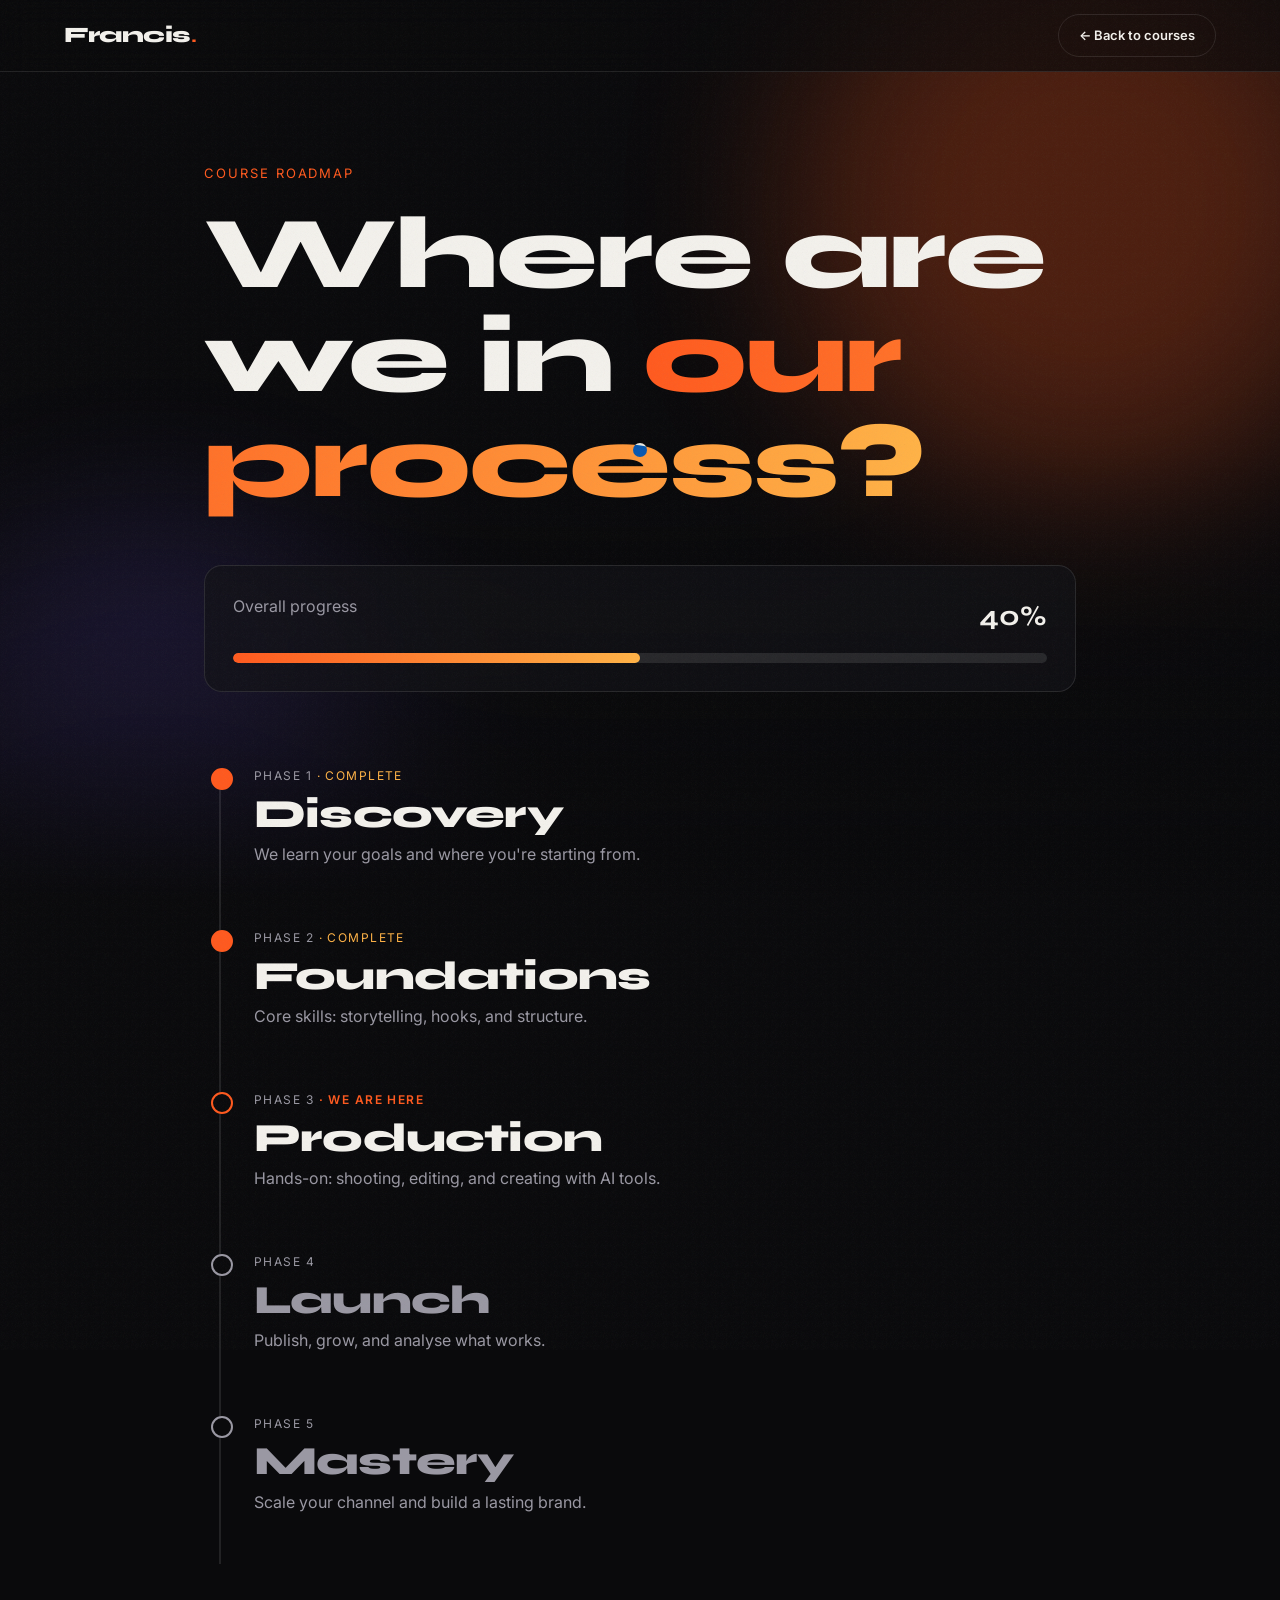
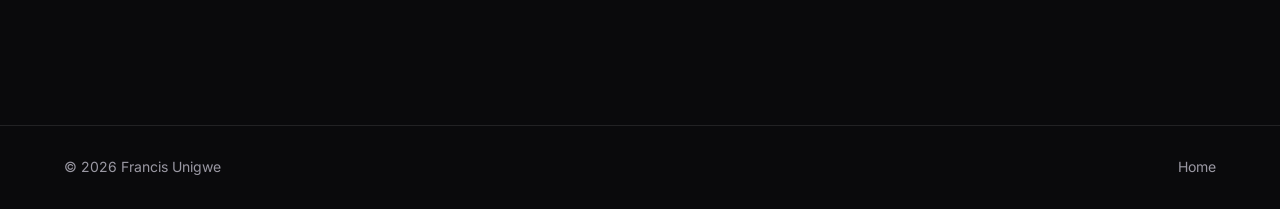
==== process.html @ 607eef6c "Add interactive portfolio site with videos, about, courses and process page Co-Authored-By: Claude O" ====
<!doctype html>
<html lang="en">
<head>
  <meta charset="utf-8" />
  <meta name="viewport" content="width=device-width, initial-scale=1" />
  <title>Where are we in our process?</title>
  <link rel="preconnect" href="https://fonts.googleapis.com" />
  <link rel="preconnect" href="https://fonts.gstatic.com" crossorigin />
  <link href="https://fonts.googleapis.com/css2?family=Syne:wght@500;700;800&family=Inter:wght@400;500;600&display=swap" rel="stylesheet" />
  <link rel="stylesheet" href="css/style.css" />
</head>
<body class="process-page">
  <div class="progress" id="progress"></div>
  <div class="cursor" id="cursor"><span id="cursorText"></span></div>
  <div class="grain"></div>

  <header class="nav scrolled" id="nav">
    <a href="index.html" class="logo" data-name-short></a>
    <a href="index.html#courses" class="btn btn-sm btn-ghost magnetic">← Back to courses</a>
  </header>

  <main class="section process">
    <div class="hero-bg"><div class="blob b1"></div><div class="blob b2"></div></div>
    <span class="kicker reveal">Course roadmap</span>
    <h1 class="reveal">Where are we in <em>our process?</em></h1>
    <div class="overall reveal">
      <div class="overall-top"><span>Overall progress</span><b id="overallPct">0%</b></div>
      <div class="overall-bar"><i id="overallBar"></i></div>
    </div>
    <ol class="timeline" id="timeline"></ol>
  </main>

  <footer class="footer"><span>© <span id="year"></span> <span data-name></span></span><a href="index.html">Home</a></footer>

  <script src="js/content.js"></script>
  <script src="js/main.js"></script>
</body>
</html>
---- css/style.css ----
:root {
  --bg: #0a0a0c;
  --bg-2: #131318;
  --line: rgba(255,255,255,.1);
  --text: #f3f1ec;
  --muted: #9a98a3;
  --accent: #ff5a1f;
  --accent-2: #ffb347;
  --violet: #7b5cff;
  --radius: 18px;
  --ease: cubic-bezier(.2,.8,.2,1);
  --pad: clamp(16px, 5vw, 80px);
}
* { box-sizing: border-box; margin: 0; padding: 0; }
html { scroll-behavior: smooth; overflow-x: clip; }
body {
  background: var(--bg); color: var(--text);
  font-family: Inter, system-ui, sans-serif; line-height: 1.6;
  overflow-x: hidden; -webkit-font-smoothing: antialiased;
}
body.loading { overflow: hidden; }
a { color: inherit; text-decoration: none; }
img, video { display: block; max-width: 100%; }
h1, h2, h3 { font-family: Syne, sans-serif; line-height: 1.02; letter-spacing: -.02em; font-weight: 800; }
em { font-style: normal; background: linear-gradient(90deg, var(--accent), var(--accent-2)); -webkit-background-clip: text; background-clip: text; color: transparent; }
::selection { background: var(--accent); color: #000; }

/* ---------- loader / progress / grain ---------- */
.loader { position: fixed; inset: 0; z-index: 100; background: var(--bg); display: grid; place-content: center; gap: 18px; text-align: center; transition: transform .9s var(--ease) .1s; }
.loader.done { transform: translateY(-100%); }
.loader-name { font-family: Syne; font-size: clamp(28px, 6vw, 64px); font-weight: 800; }
.loader-bar { width: 220px; height: 2px; background: var(--line); margin: 0 auto; overflow: hidden; }
.loader-bar i { display: block; height: 100%; width: 0; background: var(--accent); transition: width .2s; }
.progress { position: fixed; top: 0; left: 0; height: 3px; width: 0; z-index: 60; background: linear-gradient(90deg, var(--accent), var(--violet)); }
.grain { position: fixed; inset: -50%; z-index: 90; pointer-events: none; opacity: .05;
  background-image: url("data:image/svg+xml,%3Csvg xmlns='http://www.w3.org/2000/svg' width='160' height='160'%3E%3Cfilter id='n'%3E%3CfeTurbulence baseFrequency='.9' numOctaves='3'/%3E%3C/filter%3E%3Crect width='100%25' height='100%25' filter='url(%23n)'/%3E%3C/svg%3E");
  animation: grain 1s steps(4) infinite; }
@keyframes grain { 0%{transform:translate(0,0)} 25%{transform:translate(-3%,2%)} 50%{transform:translate(2%,-3%)} 75%{transform:translate(-2%,-1%)} }

/* ---------- custom cursor ---------- */
.cursor { position: fixed; top: 0; left: 0; z-index: 95; width: 14px; height: 14px; border-radius: 50%; background: var(--text); pointer-events: none; mix-blend-mode: difference; transform: translate(-50%,-50%); transition: width .3s var(--ease), height .3s var(--ease), background .3s; display: grid; place-items: center; }
.cursor span { font-size: 12px; font-weight: 600; color: #000; opacity: 0; transition: opacity .2s; letter-spacing: .05em; text-transform: uppercase; }
.cursor.hover { width: 54px; height: 54px; }
.cursor.label { width: 92px; height: 92px; background: var(--accent); mix-blend-mode: normal; }
.cursor.label span { opacity: 1; }
@media (hover: none), (max-width: 800px) { .cursor { display: none; } }

/* ---------- nav ---------- */
.nav { position: fixed; top: 0; left: 0; right: 0; z-index: 50; display: flex; align-items: center; justify-content: space-between; gap: 20px; padding: 22px var(--pad); transition: padding .4s var(--ease), background .4s, backdrop-filter .4s; }
.nav.scrolled { padding-top: 14px; padding-bottom: 14px; background: rgba(10,10,12,.7); backdrop-filter: blur(14px); border-bottom: 1px solid var(--line); }
.nav.hidden { transform: translateY(-100%); }
.nav { transition: transform .4s var(--ease), padding .4s var(--ease), background .4s; }
.logo { font-family: Syne; font-weight: 800; font-size: 22px; letter-spacing: -.02em; }
.logo b { color: var(--accent); }
.nav-links { display: flex; gap: 34px; font-size: 14px; }
.nav-links a { position: relative; color: var(--muted); transition: color .3s; }
.nav-links a::after { content: ""; position: absolute; left: 0; bottom: -4px; height: 1px; width: 100%; background: var(--accent); transform: scaleX(0); transform-origin: right; transition: transform .4s var(--ease); }
.nav-links a:hover { color: var(--text); }
.nav-links a:hover::after { transform: scaleX(1); transform-origin: left; }
.burger { display: none; background: none; border: 0; width: 32px; height: 24px; position: relative; cursor: pointer; }
.burger span { position: absolute; left: 0; right: 0; height: 2px; background: var(--text); transition: transform .3s; }
.burger span:first-child { top: 6px; } .burger span:last-child { bottom: 6px; }
.burger.open span:first-child { transform: translateY(5px) rotate(45deg); }
.burger.open span:last-child { transform: translateY(-5px) rotate(-45deg); }

/* ---------- buttons ---------- */
.btn { display: inline-flex; align-items: center; gap: 10px; padding: 16px 28px; border-radius: 999px; background: var(--accent); color: #0a0a0c; font-weight: 600; font-size: 15px; cursor: pointer; border: 1px solid var(--accent); transition: background .3s, color .3s, box-shadow .3s; will-change: transform; }
.btn:hover { box-shadow: 0 10px 40px -8px var(--accent); }
.btn-ghost { background: transparent; color: var(--text); border-color: var(--line); }
.btn-ghost:hover { border-color: var(--text); box-shadow: none; }
.btn-sm { padding: 10px 20px; font-size: 13px; }

/* ---------- hero ---------- */
.hero { position: relative; min-height: 100svh; display: flex; align-items: center; padding: 120px var(--pad) 80px; overflow: hidden; }
.hero-bg { position: absolute; inset: 0; z-index: -1; overflow: hidden; }
.hero-bg video { position: absolute; inset: 0; width: 100%; height: 100%; object-fit: cover; opacity: .35; }
.hero-bg::after { content: ""; position: absolute; inset: 0; background: linear-gradient(180deg, transparent 50%, var(--bg)); }
.blob { position: absolute; border-radius: 50%; filter: blur(90px); opacity: .55; animation: float 16s ease-in-out infinite; }
.b1 { width: 46vw; height: 46vw; background: var(--accent); top: -10%; right: -8%; }
.b2 { width: 36vw; height: 36vw; background: var(--violet); bottom: -12%; left: -6%; animation-delay: -5s; }
.b3 { width: 22vw; height: 22vw; background: var(--accent-2); top: 40%; left: 40%; opacity: .3; animation-delay: -9s; }
@keyframes float { 0%,100%{transform:translate(0,0) scale(1)} 33%{transform:translate(6%,8%) scale(1.1)} 66%{transform:translate(-5%,4%) scale(.95)} }
.hero-inner { max-width: 1200px; }
.eyebrow { text-transform: uppercase; letter-spacing: .25em; font-size: 12px; color: var(--muted); margin-bottom: 28px; }
.hero-title { font-size: clamp(48px, 10vw, 150px); margin-bottom: 30px; }
.hero-title .line { display: block; overflow: hidden; padding-bottom: .06em; }
.hero-title .line > span { display: inline-block; transform: translateY(110%); transition: transform 1.1s var(--ease); }
.hero-title.in .line > span { transform: none; }
.hero-title .line:nth-child(2) > span { transition-delay: .1s; }
.hero-title .line:nth-child(3) > span { transition-delay: .2s; }
.hero-title .line:last-child > span { background: linear-gradient(90deg, var(--accent), var(--accent-2)); -webkit-background-clip: text; background-clip: text; color: transparent; }
.hero-sub { max-width: 520px; font-size: clamp(16px, 1.6vw, 20px); color: var(--muted); margin-bottom: 40px; }
.hero-cta { display: flex; gap: 14px; flex-wrap: wrap; }
.scroll-hint { position: absolute; bottom: 32px; left: 50%; transform: translateX(-50%); font-size: 11px; letter-spacing: .3em; text-transform: uppercase; color: var(--muted); display: flex; flex-direction: column; align-items: center; gap: 10px; }
.scroll-hint span { width: 1px; height: 48px; background: linear-gradient(var(--text), transparent); animation: drip 2s var(--ease) infinite; transform-origin: top; }
@keyframes drip { 0%{transform:scaleY(0)} 50%{transform:scaleY(1)} 100%{transform:scaleY(1); opacity:0} }

/* ---------- marquee ---------- */
.marquee { border-block: 1px solid var(--line); padding: 22px 0; overflow: hidden; background: var(--bg-2); }
.marquee-track { display: flex; width: max-content; animation: marquee 30s linear infinite; }
.marquee:hover .marquee-track { animation-play-state: paused; }
.marquee-track span { font-family: Syne; font-weight: 700; font-size: clamp(22px, 3vw, 38px); padding: 0 28px; white-space: nowrap; }
.marquee-track span:nth-child(even) { color: transparent; -webkit-text-stroke: 1px var(--muted); }
.marquee-track i { color: var(--accent); font-style: normal; align-self: center; }
@keyframes marquee { to { transform: translateX(-50%); } }

/* ---------- sections ---------- */
.section { padding: clamp(80px, 12vw, 160px) var(--pad); position: relative; }
.section-head { margin-bottom: 50px; }
.kicker { display: inline-block; font-size: 13px; letter-spacing: .15em; text-transform: uppercase; color: var(--accent); margin-bottom: 18px; }
.section h2 { font-size: clamp(40px, 7vw, 96px); }
.reveal { opacity: 0; transform: translateY(40px); transition: opacity 1s var(--ease), transform 1s var(--ease); }
.reveal.in { opacity: 1; transform: none; }

/* ---------- filters ---------- */
.filters { display: flex; flex-wrap: wrap; gap: 10px; margin-bottom: 40px; }
.filters button { background: transparent; color: var(--muted); border: 1px solid var(--line); padding: 10px 20px; border-radius: 999px; font: inherit; font-size: 14px; cursor: pointer; transition: all .3s; }
.filters button:hover { color: var(--text); border-color: var(--text); }
.filters button.active { background: var(--text); color: var(--bg); border-color: var(--text); }

/* ---------- video grid ---------- */
.video-grid { display: grid; grid-template-columns: repeat(12, 1fr); gap: 22px; }
.vcard { grid-column: span 4; position: relative; border-radius: var(--radius); overflow: hidden; aspect-ratio: 16/10; cursor: pointer; background: var(--bg-2); transition: transform .6s var(--ease), opacity .4s; isolation: isolate; }
.vcard:nth-child(6n+1) { grid-column: span 7; aspect-ratio: 16/9.5; }
.vcard:nth-child(6n+2) { grid-column: span 5; aspect-ratio: auto; }
.vcard:nth-child(6n) { grid-column: span 12; aspect-ratio: 21/8; }
.vcard.hide { display: none; }
.vcard .thumb, .vcard video, .vcard .ph { position: absolute; inset: 0; width: 100%; height: 100%; object-fit: cover; transition: transform 1s var(--ease), opacity .5s; }
.vcard video { opacity: 0; }
.vcard:hover video { opacity: 1; }
.vcard:hover .thumb, .vcard:hover .ph, .vcard:hover video { transform: scale(1.06); }
.vcard .ph { display: grid; place-items: center; font-family: Syne; font-size: 64px; font-weight: 800; color: rgba(255,255,255,.18); }
.vcard::after { content: ""; position: absolute; inset: 0; background: linear-gradient(180deg, transparent 40%, rgba(0,0,0,.85)); z-index: 1; }
.vmeta { position: absolute; left: 0; right: 0; bottom: 0; z-index: 2; padding: 24px; display: flex; justify-content: space-between; align-items: end; gap: 12px; }
.vmeta h3 { font-size: clamp(20px, 2vw, 28px); }
.vmeta small { display: block; color: var(--accent-2); font-size: 12px; letter-spacing: .1em; text-transform: uppercase; margin-bottom: 6px; font-family: Inter; }
.views { font-size: 13px; color: var(--muted); white-space: nowrap; }
.play { position: absolute; top: 20px; right: 20px; z-index: 2; width: 50px; height: 50px; border-radius: 50%; background: rgba(255,255,255,.12); backdrop-filter: blur(8px); display: grid; place-items: center; transition: background .3s, transform .4s var(--ease); }
.play::before { content: ""; border-left: 14px solid #fff; border-block: 9px solid transparent; margin-left: 4px; }
.vcard:hover .play { background: var(--accent); transform: scale(1.12); }

/* ---------- about ---------- */
.about { display: grid; grid-template-columns: 1fr 1.2fr; gap: clamp(40px, 7vw, 120px); align-items: center; background: var(--bg-2); }
.about-photo { position: relative; perspective: 1000px; }
.photo-frame { position: relative; aspect-ratio: 4/5; border-radius: 24px; overflow: hidden; background: linear-gradient(135deg, #2a1d4d, #4a1c0c); transform-style: preserve-3d; transition: transform .2s ease-out; }
.photo-frame img { width: 100%; height: 100%; object-fit: cover; position: relative; z-index: 1; }
.photo-fallback { position: absolute; inset: 0; display: grid; place-content: center; text-align: center; font-family: Syne; font-size: 28px; color: rgba(255,255,255,.5); }
.photo-fallback small { font-family: Inter; font-size: 12px; opacity: .7; }
.photo-ring { position: absolute; width: 140px; height: 140px; right: -40px; bottom: -40px; border-radius: 50%; border: 1px dashed var(--accent); animation: spin 18s linear infinite; z-index: 2; }
.photo-ring::after { content: ""; position: absolute; top: 8px; left: 50%; width: 12px; height: 12px; border-radius: 50%; background: var(--accent); }
@keyframes spin { to { transform: rotate(360deg); } }
.about-text h2 { margin-bottom: 28px; }
.about-text p { color: var(--muted); font-size: 18px; margin-bottom: 18px; max-width: 620px; }
.stats { display: grid; grid-template-columns: repeat(2, 1fr); gap: 1px; background: var(--line); margin-top: 46px; border: 1px solid var(--line); border-radius: var(--radius); overflow: hidden; }
.stat { background: var(--bg-2); padding: 26px; }
.stat b { display: block; font-family: Syne; font-size: clamp(36px, 4vw, 54px); line-height: 1; }
.stat span { color: var(--muted); font-size: 14px; }

/* ---------- courses ---------- */
.course-grid { display: grid; grid-template-columns: repeat(3, 1fr); gap: 22px; }
.course { position: relative; padding: 36px; border-radius: var(--radius); border: 1px solid var(--line); background: var(--bg-2); overflow: hidden; display: flex; flex-direction: column; min-height: 340px; transition: border-color .4s, transform .5s var(--ease); }
.course::before { content: ""; position: absolute; inset: 0; background: radial-gradient(400px circle at var(--mx, 50%) var(--my, 50%), rgba(255,90,31,.18), transparent 50%); opacity: 0; transition: opacity .4s; }
.course:hover { border-color: rgba(255,90,31,.5); transform: translateY(-6px); }
.course:hover::before { opacity: 1; }
.course > * { position: relative; }
.course .num { font-family: Syne; color: var(--muted); font-size: 14px; }
.course .lvl { align-self: flex-start; font-size: 12px; padding: 6px 12px; border-radius: 999px; border: 1px solid var(--line); margin: 20px 0; }
.course h3 { font-size: 30px; margin-bottom: 12px; }
.course p { color: var(--muted); flex: 1; }
.course .foot { display: flex; justify-content: space-between; align-items: center; margin-top: 28px; padding-top: 20px; border-top: 1px solid var(--line); }
.course .price { font-family: Syne; font-size: 24px; font-weight: 700; }
.course .go { width: 46px; height: 46px; border-radius: 50%; display: grid; place-items: center; border: 1px solid var(--line); transition: all .3s; }
.course:hover .go { background: var(--accent); color: #000; border-color: var(--accent); transform: rotate(-45deg); }

.process-cta { margin-top: 30px; display: flex; flex-direction: column; gap: 6px; padding: clamp(28px, 4vw, 50px); border-radius: var(--radius); background: linear-gradient(120deg, var(--accent), var(--violet)); color: #0a0a0c; cursor: pointer; position: relative; overflow: hidden; }
.process-cta::after { content: ""; position: absolute; inset: 0; background: linear-gradient(120deg, transparent 30%, rgba(255,255,255,.35), transparent 70%); transform: translateX(-100%); transition: transform .9s var(--ease); }
.process-cta:hover::after { transform: translateX(100%); }
.pc-label { font-size: 13px; letter-spacing: .15em; text-transform: uppercase; font-weight: 600; }
.pc-title { font-family: Syne; font-weight: 800; font-size: clamp(26px, 4.5vw, 60px); line-height: 1.05; }
.pc-title b { display: inline-block; transition: transform .4s var(--ease); }
.process-cta:hover .pc-title b { transform: translateX(14px); }

/* ---------- contact ---------- */
.contact { text-align: center; }
.contact .big { font-size: clamp(48px, 10vw, 150px); margin-bottom: 40px; }
.email { display: inline-block; font-family: Syne; font-size: clamp(20px, 3vw, 36px); border-bottom: 2px solid var(--accent); padding-bottom: 4px; margin-bottom: 40px; overflow-wrap: anywhere; }
.socials { display: flex; justify-content: center; flex-wrap: wrap; gap: 12px; }
.socials a { padding: 12px 24px; border: 1px solid var(--line); border-radius: 999px; transition: all .3s; }
.socials a:hover { background: var(--text); color: var(--bg); }
.footer { display: flex; justify-content: space-between; gap: 16px; padding: 30px var(--pad); border-top: 1px solid var(--line); color: var(--muted); font-size: 14px; }

/* ---------- modal ---------- */
.modal { position: fixed; inset: 0; z-index: 80; background: rgba(5,5,7,.92); backdrop-filter: blur(10px); display: grid; place-items: center; padding: 20px; opacity: 0; pointer-events: none; transition: opacity .4s; }
.modal.open { opacity: 1; pointer-events: auto; }
.modal-body { width: min(1200px, 100%); aspect-ratio: 16/9; border-radius: var(--radius); overflow: hidden; background: #000; transform: scale(.92); transition: transform .5s var(--ease); }
.modal.open .modal-body { transform: none; }
.modal-body iframe, .modal-body video { width: 100%; height: 100%; border: 0; }
.modal-empty { height: 100%; display: grid; place-content: center; text-align: center; color: var(--muted); padding: 20px; }
.modal-close { position: absolute; top: 20px; right: 20px; width: 50px; height: 50px; border-radius: 50%; background: var(--text); color: var(--bg); border: 0; font-size: 18px; cursor: pointer; }

/* ---------- process page ---------- */
.process-page .process { padding-top: 160px; max-width: 1000px; margin: 0 auto; min-height: 100vh; }
.process-page .hero-bg { opacity: .5; position: fixed; }
.process h1 { font-size: clamp(42px, 8vw, 104px); margin-bottom: 50px; }
.overall { padding: 28px; border: 1px solid var(--line); border-radius: var(--radius); background: rgba(19,19,24,.7); backdrop-filter: blur(10px); margin-bottom: 70px; }
.overall-top { display: flex; justify-content: space-between; margin-bottom: 14px; color: var(--muted); }
.overall-top b { font-family: Syne; color: var(--text); font-size: 28px; }
.overall-bar { height: 10px; border-radius: 99px; background: var(--line); overflow: hidden; }
.overall-bar i { display: block; height: 100%; width: 0; border-radius: inherit; background: linear-gradient(90deg, var(--accent), var(--accent-2)); transition: width 1.6s var(--ease) .3s; }
.timeline { list-style: none; position: relative; padding-left: 50px; }
.timeline::before { content: ""; position: absolute; left: 15px; top: 8px; bottom: 8px; width: 2px; background: var(--line); }
.tl { position: relative; padding: 0 0 56px; }
.tl::before { content: ""; position: absolute; left: -43px; top: 6px; width: 18px; height: 18px; border-radius: 50%; border: 2px solid var(--muted); background: var(--bg); }
.tl.done::before { background: var(--accent); border-color: var(--accent); }
.tl.current::before { border-color: var(--accent); background: var(--bg); box-shadow: 0 0 0 0 var(--accent); animation: pulse 1.8s infinite; }
@keyframes pulse { 0%{box-shadow:0 0 0 0 rgba(255,90,31,.7)} 100%{box-shadow:0 0 0 18px rgba(255,90,31,0)} }
.tl .tag { font-size: 12px; letter-spacing: .12em; text-transform: uppercase; color: var(--muted); }
.tl.current .tag::after { content: " · We are here"; color: var(--accent); font-weight: 600; }
.tl.done .tag::after { content: " · Complete"; color: var(--accent-2); }
.tl h3 { font-size: clamp(26px, 3.4vw, 40px); margin: 6px 0 8px; }
.tl.upcoming h3 { color: var(--muted); }
.tl p { color: var(--muted); max-width: 560px; }

/* ---------- responsive ---------- */
@media (max-width: 1000px) {
  .vcard, .vcard:nth-child(6n+1), .vcard:nth-child(6n+2) { grid-column: span 6; aspect-ratio: 16/10; }
  .vcard:nth-child(6n) { grid-column: span 12; aspect-ratio: 16/8; }
  .course-grid { grid-template-columns: 1fr 1fr; }
  .about { grid-template-columns: 1fr; }
  .about-photo { max-width: 460px; }
}
@media (max-width: 720px) {
  .nav > .btn { display: none; }
  .burger { display: block; }
  .nav-links { position: fixed; inset: 0; z-index: -1; background: var(--bg); flex-direction: column; justify-content: center; align-items: center; gap: 28px; font-size: 32px; font-family: Syne; transform: translateY(-100%); transition: transform .6s var(--ease); }
  .nav-links a { color: var(--text); }
  .nav-links.open { transform: none; }
  .vcard, .vcard:nth-child(6n+1), .vcard:nth-child(6n+2), .vcard:nth-child(6n) { grid-column: span 12; aspect-ratio: 16/10; }
  .contact .big { font-size: 10vw; }
  .hero-title { font-size: 13vw; }
  .course-grid { grid-template-columns: 1fr; }
  .photo-ring { width: 100px; height: 100px; right: 0; bottom: -30px; }
  .footer { flex-direction: column; }
}
@media (prefers-reduced-motion: reduce) {
  *, *::before, *::after { animation: none !important; transition: none !important; }
  .reveal { opacity: 1; transform: none; }
  .hero-title .line > span { transform: none; }
}
.nav.menu-open { backdrop-filter: none; background: transparent; border-color: transparent; }
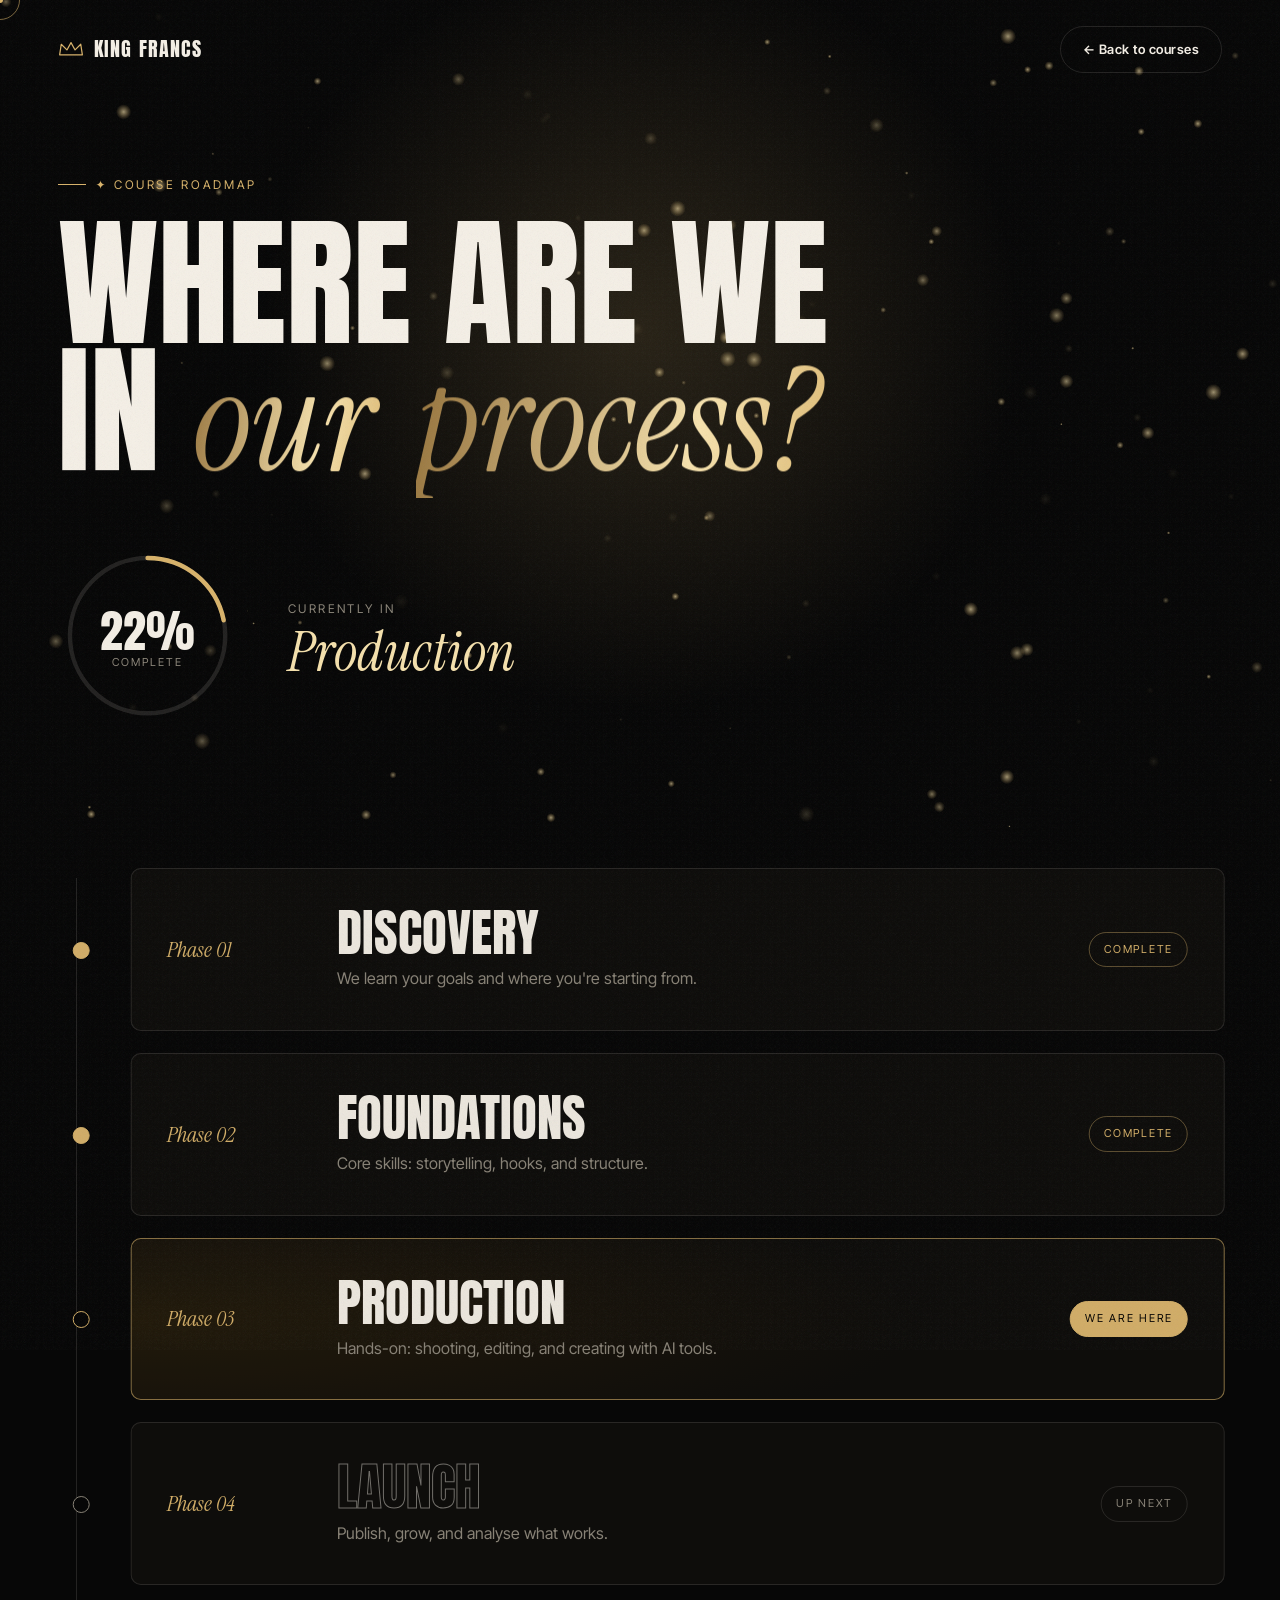
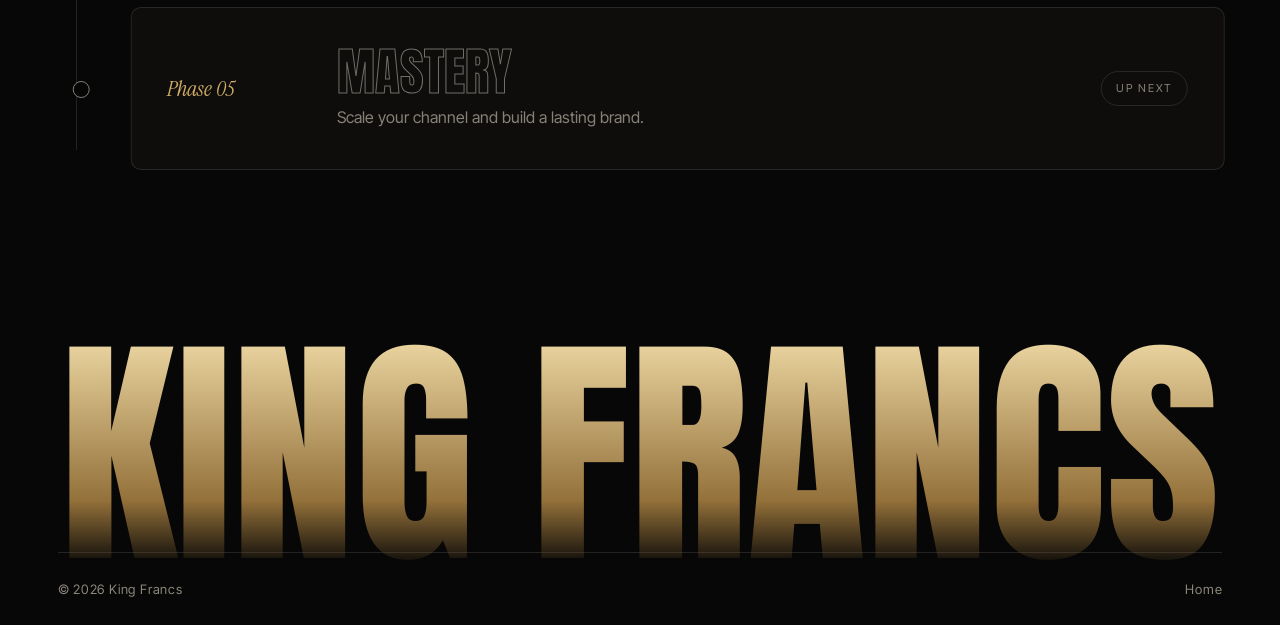
==== commit ca17bbcc: "Redesign portfolio as King Francs with cinematic black-and-gold look Smooth scrolling, gold dust her" ====
--- a/process.html
+++ b/process.html
@@ -3,35 +3,54 @@
 <head>
   <meta charset="utf-8" />
   <meta name="viewport" content="width=device-width, initial-scale=1" />
-  <title>Where are we in our process?</title>
+  <title>Our Process · King Francs</title>
   <link rel="preconnect" href="https://fonts.googleapis.com" />
   <link rel="preconnect" href="https://fonts.gstatic.com" crossorigin />
-  <link href="https://fonts.googleapis.com/css2?family=Syne:wght@500;700;800&family=Inter:wght@400;500;600&display=swap" rel="stylesheet" />
+  <link href="https://fonts.googleapis.com/css2?family=Anton&family=Instrument+Serif:ital@0;1&family=Inter+Tight:wght@400;500;600&display=swap" rel="stylesheet" />
   <link rel="stylesheet" href="css/style.css" />
 </head>
 <body class="process-page">
-  <div class="progress" id="progress"></div>
-  <div class="cursor" id="cursor"><span id="cursorText"></span></div>
+  <div class="cursor-dot" id="cursorDot"></div>
+  <div class="cursor-ring" id="cursorRing"><span id="cursorText"></span></div>
   <div class="grain"></div>
 
-  <header class="nav scrolled" id="nav">
-    <a href="index.html" class="logo" data-name-short></a>
-    <a href="index.html#courses" class="btn btn-sm btn-ghost magnetic">← Back to courses</a>
+  <header class="nav" id="nav">
+    <a href="index.html" class="logo">
+      <svg class="crown" viewBox="0 0 64 40" aria-hidden="true"><path d="M4 34 L8 8 L22 22 L32 4 L42 22 L56 8 L60 34 Z" /></svg>
+      <span data-name></span>
+    </a>
+    <a href="index.html#courses" class="btn btn-line btn-sm magnetic"><span>← Back to courses</span></a>
   </header>
 
-  <main class="section process">
-    <div class="hero-bg"><div class="blob b1"></div><div class="blob b2"></div></div>
-    <span class="kicker reveal">Course roadmap</span>
-    <h1 class="reveal">Where are we in <em>our process?</em></h1>
-    <div class="overall reveal">
-      <div class="overall-top"><span>Overall progress</span><b id="overallPct">0%</b></div>
-      <div class="overall-bar"><i id="overallBar"></i></div>
-    </div>
-    <ol class="timeline" id="timeline"></ol>
+  <main>
+    <section class="pp-hero">
+      <canvas id="dust"></canvas>
+      <div class="hero-glow"></div>
+      <span class="kicker">✦ Course roadmap</span>
+      <h1 class="pp-title split">Where are we in <em>our process?</em></h1>
+      <div class="pp-overall">
+        <div class="ring-wrap">
+          <svg viewBox="0 0 120 120" class="ring"><circle cx="60" cy="60" r="52" class="ring-bg" /><circle cx="60" cy="60" r="52" class="ring-fg" id="ringFg" /></svg>
+          <div class="ring-label"><b id="overallPct">0%</b><span>complete</span></div>
+        </div>
+        <div class="pp-now"><span>Currently in</span><strong id="nowStep"></strong></div>
+      </div>
+    </section>
+
+    <section class="pp-timeline">
+      <div class="tl-line"><i id="tlFill"></i></div>
+      <ol id="timeline"></ol>
+    </section>
   </main>
 
-  <footer class="footer"><span>© <span id="year"></span> <span data-name></span></span><a href="index.html">Home</a></footer>
+  <footer class="footer">
+    <div class="footer-name" data-fit><span data-name></span></div>
+    <div class="footer-row"><span>© <span class="yr"></span> <span data-name></span></span><a href="index.html">Home</a></div>
+  </footer>
 
+  <script src="js/vendor/gsap.min.js"></script>
+  <script src="js/vendor/ScrollTrigger.min.js"></script>
+  <script src="js/vendor/lenis.min.js"></script>
   <script src="js/content.js"></script>
   <script src="js/main.js"></script>
 </body>
--- a/css/style.css
+++ b/css/style.css
@@ -1,250 +1,343 @@
 :root {
-  --bg: #0a0a0c;
-  --bg-2: #131318;
-  --line: rgba(255,255,255,.1);
-  --text: #f3f1ec;
-  --muted: #9a98a3;
-  --accent: #ff5a1f;
-  --accent-2: #ffb347;
-  --violet: #7b5cff;
-  --radius: 18px;
-  --ease: cubic-bezier(.2,.8,.2,1);
-  --pad: clamp(16px, 5vw, 80px);
+  --bg: #070707;
+  --bg-2: #0f0e0c;
+  --bg-3: #17150f;
+  --ink: #f4efe6;
+  --muted: #8d877b;
+  --line: rgba(244, 239, 230, .12);
+  --gold: #d9b46c;
+  --gold-hi: #f6e2ae;
+  --gold-lo: #94713a;
+  --gold-grad: linear-gradient(100deg, #94713a 0%, #f6e2ae 35%, #d9b46c 55%, #94713a 100%);
+  --pad: clamp(16px, 4.5vw, 72px);
+  --ease: cubic-bezier(.16, 1, .3, 1);
+  --display: Anton, Impact, sans-serif;
+  --serif: "Instrument Serif", Georgia, serif;
+  --sans: "Inter Tight", system-ui, sans-serif;
 }
 * { box-sizing: border-box; margin: 0; padding: 0; }
-html { scroll-behavior: smooth; overflow-x: clip; }
-body {
-  background: var(--bg); color: var(--text);
-  font-family: Inter, system-ui, sans-serif; line-height: 1.6;
-  overflow-x: hidden; -webkit-font-smoothing: antialiased;
-}
-body.loading { overflow: hidden; }
+html { overflow-x: clip; }
+html.lenis, html.lenis body { height: auto; }
+.lenis.lenis-smooth { scroll-behavior: auto !important; }
+.lenis.lenis-stopped { overflow: hidden; }
+body { background: var(--bg); color: var(--ink); font-family: var(--sans); line-height: 1.6; -webkit-font-smoothing: antialiased; overflow-x: clip; }
+body.is-loading { overflow: hidden; }
 a { color: inherit; text-decoration: none; }
-img, video { display: block; max-width: 100%; }
-h1, h2, h3 { font-family: Syne, sans-serif; line-height: 1.02; letter-spacing: -.02em; font-weight: 800; }
-em { font-style: normal; background: linear-gradient(90deg, var(--accent), var(--accent-2)); -webkit-background-clip: text; background-clip: text; color: transparent; }
-::selection { background: var(--accent); color: #000; }
-
-/* ---------- loader / progress / grain ---------- */
-.loader { position: fixed; inset: 0; z-index: 100; background: var(--bg); display: grid; place-content: center; gap: 18px; text-align: center; transition: transform .9s var(--ease) .1s; }
-.loader.done { transform: translateY(-100%); }
-.loader-name { font-family: Syne; font-size: clamp(28px, 6vw, 64px); font-weight: 800; }
-.loader-bar { width: 220px; height: 2px; background: var(--line); margin: 0 auto; overflow: hidden; }
-.loader-bar i { display: block; height: 100%; width: 0; background: var(--accent); transition: width .2s; }
-.progress { position: fixed; top: 0; left: 0; height: 3px; width: 0; z-index: 60; background: linear-gradient(90deg, var(--accent), var(--violet)); }
-.grain { position: fixed; inset: -50%; z-index: 90; pointer-events: none; opacity: .05;
-  background-image: url("data:image/svg+xml,%3Csvg xmlns='http://www.w3.org/2000/svg' width='160' height='160'%3E%3Cfilter id='n'%3E%3CfeTurbulence baseFrequency='.9' numOctaves='3'/%3E%3C/filter%3E%3Crect width='100%25' height='100%25' filter='url(%23n)'/%3E%3C/svg%3E");
-  animation: grain 1s steps(4) infinite; }
-@keyframes grain { 0%{transform:translate(0,0)} 25%{transform:translate(-3%,2%)} 50%{transform:translate(2%,-3%)} 75%{transform:translate(-2%,-1%)} }
-
-/* ---------- custom cursor ---------- */
-.cursor { position: fixed; top: 0; left: 0; z-index: 95; width: 14px; height: 14px; border-radius: 50%; background: var(--text); pointer-events: none; mix-blend-mode: difference; transform: translate(-50%,-50%); transition: width .3s var(--ease), height .3s var(--ease), background .3s; display: grid; place-items: center; }
-.cursor span { font-size: 12px; font-weight: 600; color: #000; opacity: 0; transition: opacity .2s; letter-spacing: .05em; text-transform: uppercase; }
-.cursor.hover { width: 54px; height: 54px; }
-.cursor.label { width: 92px; height: 92px; background: var(--accent); mix-blend-mode: normal; }
-.cursor.label span { opacity: 1; }
-@media (hover: none), (max-width: 800px) { .cursor { display: none; } }
+button { font: inherit; color: inherit; }
+img, video, canvas { display: block; max-width: 100%; }
+h1, h2, h3 { font-weight: 400; }
+em { font-family: var(--serif); font-style: italic; font-weight: 400; letter-spacing: 0; text-transform: none;
+  background: var(--gold-grad); background-size: 200% 100%; -webkit-background-clip: text; background-clip: text; color: transparent; animation: sheen 6s linear infinite; padding-right: .06em; }
+@keyframes sheen { to { background-position: -200% 0; } }
+::selection { background: var(--gold); color: #000; }
+.crown { fill: none; stroke: currentColor; stroke-width: 3; stroke-linejoin: round; }
+.kicker { display: inline-flex; gap: 10px; align-items: center; font-size: 12px; letter-spacing: .22em; text-transform: uppercase; color: var(--gold); margin-bottom: 26px; }
+.kicker::before { content: ""; width: 28px; height: 1px; background: var(--gold); }
+.split .w { display: inline-block; overflow: hidden; vertical-align: top; padding-bottom: .08em; margin-bottom: -.08em; }
+.split .w > span { display: inline-block; will-change: transform; }
+
+/* ---------- grain ---------- */
+.grain { position: fixed; inset: -50%; z-index: 300; pointer-events: none; opacity: .06;
+  background-image: url("data:image/svg+xml,%3Csvg xmlns='http://www.w3.org/2000/svg' width='180' height='180'%3E%3Cfilter id='n'%3E%3CfeTurbulence baseFrequency='.85' numOctaves='3' stitchTiles='stitch'/%3E%3C/filter%3E%3Crect width='100%25' height='100%25' filter='url(%23n)'/%3E%3C/svg%3E");
+  animation: grain .9s steps(5) infinite; }
+@keyframes grain { 0%{transform:translate(0,0)} 20%{transform:translate(-4%,3%)} 40%{transform:translate(3%,-4%)} 60%{transform:translate(-2%,-2%)} 80%{transform:translate(4%,2%)} }
+
+/* ---------- loader ---------- */
+.loader { position: fixed; inset: 0; z-index: 400; display: grid; place-items: center; pointer-events: none; animation: loaderFailsafe 0s 6s forwards; }
+@keyframes loaderFailsafe { to { visibility: hidden; } }
+.loader-panel { position: absolute; left: 0; right: 0; height: 50.5%; background: #050505; pointer-events: auto; }
+.loader-panel.top { top: 0; } .loader-panel.bottom { bottom: 0; }
+.loader-inner { position: relative; text-align: center; display: grid; justify-items: center; gap: 14px; }
+.loader .crown { width: 54px; color: var(--gold); stroke-dasharray: 220; stroke-dashoffset: 220; animation: draw 1.6s var(--ease) forwards; }
+@keyframes draw { to { stroke-dashoffset: 0; } }
+.loader-name { overflow: hidden; font-family: var(--display); font-size: clamp(36px, 6vw, 72px); text-transform: uppercase; letter-spacing: .02em; line-height: 1.1; }
+.loader-count { font-family: var(--serif); font-style: italic; font-size: 22px; color: var(--gold); }
+.loader-count i { font-style: normal; font-size: 14px; margin-left: 2px; }
+
+/* ---------- cursor ---------- */
+.cursor-dot, .cursor-ring { position: fixed; top: 0; left: 0; pointer-events: none; z-index: 350; border-radius: 50%; }
+.cursor-dot { width: 6px; height: 6px; background: var(--gold); margin: -3px 0 0 -3px; }
+.cursor-ring { width: 40px; height: 40px; margin: -20px 0 0 -20px; border: 1px solid rgba(217, 180, 108, .55); display: grid; place-items: center; transition: width .45s var(--ease), height .45s var(--ease), margin .45s var(--ease), background .3s, border-color .3s; }
+.cursor-ring span { font-size: 11px; letter-spacing: .14em; text-transform: uppercase; font-weight: 600; color: #000; opacity: 0; transition: opacity .2s; }
+.cursor-ring.hover { width: 64px; height: 64px; margin: -32px 0 0 -32px; border-color: var(--gold); background: rgba(217,180,108,.08); }
+.cursor-ring.label { width: 104px; height: 104px; margin: -52px 0 0 -52px; background: var(--gold); border-color: var(--gold); }
+.cursor-ring.label span { opacity: 1; }
+@media (hover: none), (max-width: 900px) { .cursor-dot, .cursor-ring { display: none; } }
 
 /* ---------- nav ---------- */
-.nav { position: fixed; top: 0; left: 0; right: 0; z-index: 50; display: flex; align-items: center; justify-content: space-between; gap: 20px; padding: 22px var(--pad); transition: padding .4s var(--ease), background .4s, backdrop-filter .4s; }
-.nav.scrolled { padding-top: 14px; padding-bottom: 14px; background: rgba(10,10,12,.7); backdrop-filter: blur(14px); border-bottom: 1px solid var(--line); }
-.nav.hidden { transform: translateY(-100%); }
-.nav { transition: transform .4s var(--ease), padding .4s var(--ease), background .4s; }
-.logo { font-family: Syne; font-weight: 800; font-size: 22px; letter-spacing: -.02em; }
-.logo b { color: var(--accent); }
-.nav-links { display: flex; gap: 34px; font-size: 14px; }
-.nav-links a { position: relative; color: var(--muted); transition: color .3s; }
-.nav-links a::after { content: ""; position: absolute; left: 0; bottom: -4px; height: 1px; width: 100%; background: var(--accent); transform: scaleX(0); transform-origin: right; transition: transform .4s var(--ease); }
-.nav-links a:hover { color: var(--text); }
+.nav { position: fixed; top: 0; left: 0; right: 0; z-index: 200; display: flex; justify-content: space-between; align-items: center; padding: 26px var(--pad); transition: transform .6s var(--ease), background .4s, padding .4s; }
+.nav.scrolled { background: linear-gradient(180deg, rgba(7,7,7,.85), rgba(7,7,7,0)); }
+.nav.hidden { transform: translateY(-110%); }
+.logo { display: flex; align-items: center; gap: 10px; font-family: var(--display); font-size: 20px; letter-spacing: .06em; text-transform: uppercase; }
+.logo .crown { width: 26px; color: var(--gold); }
+.nav-links { display: flex; gap: 38px; font-size: 13px; letter-spacing: .08em; text-transform: uppercase; }
+.nav-links a { position: relative; overflow: hidden; display: inline-flex; gap: 6px; padding-bottom: 2px; }
+.nav-links i { font-style: normal; font-size: 10px; color: var(--gold); }
+.nav-links a::after { content: ""; position: absolute; left: 0; right: 0; bottom: 0; height: 1px; background: var(--gold); transform: scaleX(0); transform-origin: right; transition: transform .5s var(--ease); }
 .nav-links a:hover::after { transform: scaleX(1); transform-origin: left; }
-.burger { display: none; background: none; border: 0; width: 32px; height: 24px; position: relative; cursor: pointer; }
-.burger span { position: absolute; left: 0; right: 0; height: 2px; background: var(--text); transition: transform .3s; }
-.burger span:first-child { top: 6px; } .burger span:last-child { bottom: 6px; }
-.burger.open span:first-child { transform: translateY(5px) rotate(45deg); }
-.burger.open span:last-child { transform: translateY(-5px) rotate(-45deg); }
+.menu-btn { display: none; align-items: center; gap: 12px; background: none; border: 0; cursor: pointer; font-size: 13px; letter-spacing: .1em; text-transform: uppercase; }
+.mb-lines { width: 26px; height: 10px; position: relative; }
+.mb-lines i { position: absolute; left: 0; right: 0; height: 1.5px; background: currentColor; transition: transform .5s var(--ease); }
+.mb-lines i:first-child { top: 0; } .mb-lines i:last-child { bottom: 0; }
+.menu-open .mb-lines i:first-child { transform: translateY(4.25px) rotate(45deg); }
+.menu-open .mb-lines i:last-child { transform: translateY(-4.25px) rotate(-45deg); }
+.menu-open .nav { transform: none; background: none; }
+
+.menu { position: fixed; inset: 0; z-index: 150; visibility: hidden; display: flex; flex-direction: column; justify-content: center; padding: 100px var(--pad) 40px; transition: visibility 0s .9s; }
+.menu-bg { position: absolute; inset: 0; background: var(--bg-3); clip-path: circle(0% at calc(100% - 50px) 40px); transition: clip-path .9s var(--ease); }
+.menu-open .menu { visibility: visible; transition: none; }
+.menu-open .menu-bg { clip-path: circle(150% at calc(100% - 50px) 40px); }
+.menu-links { position: relative; display: flex; flex-direction: column; gap: 4px; }
+.menu-links a { display: flex; align-items: baseline; gap: 14px; overflow: hidden; font-family: var(--display); font-size: clamp(44px, 12vw, 96px); line-height: 1.05; text-transform: uppercase; }
+.menu-links a i { font-family: var(--serif); font-size: 16px; color: var(--gold); }
+.menu-links a span { display: inline-block; transform: translateY(110%); transition: transform .8s var(--ease); }
+.menu-open .menu-links a span { transform: none; }
+.menu-links a:nth-child(2) span { transition-delay: .05s } .menu-links a:nth-child(3) span { transition-delay: .1s }
+.menu-links a:nth-child(4) span { transition-delay: .15s } .menu-links a:nth-child(5) span { transition-delay: .2s }
+.menu-foot { position: relative; display: flex; flex-wrap: wrap; gap: 18px; margin-top: 50px; color: var(--muted); font-size: 14px; }
 
 /* ---------- buttons ---------- */
-.btn { display: inline-flex; align-items: center; gap: 10px; padding: 16px 28px; border-radius: 999px; background: var(--accent); color: #0a0a0c; font-weight: 600; font-size: 15px; cursor: pointer; border: 1px solid var(--accent); transition: background .3s, color .3s, box-shadow .3s; will-change: transform; }
-.btn:hover { box-shadow: 0 10px 40px -8px var(--accent); }
-.btn-ghost { background: transparent; color: var(--text); border-color: var(--line); }
-.btn-ghost:hover { border-color: var(--text); box-shadow: none; }
-.btn-sm { padding: 10px 20px; font-size: 13px; }
+.btn { position: relative; display: inline-flex; align-items: center; justify-content: center; padding: 18px 32px; border-radius: 999px; background: var(--gold); color: #0a0805; font-weight: 600; font-size: 14px; letter-spacing: .04em; overflow: hidden; isolation: isolate; border: 1px solid var(--gold); cursor: pointer; transition: color .4s, border-color .4s; }
+.btn::before { content: ""; position: absolute; inset: 0; background: var(--ink); border-radius: inherit; transform: translateY(101%); transition: transform .6s var(--ease); z-index: -1; }
+.btn:hover::before { transform: none; }
+.btn-line { background: transparent; color: var(--ink); border-color: var(--line); }
+.btn-line::before { background: var(--gold); }
+.btn-line:hover { color: #0a0805; border-color: var(--gold); }
+.btn-sm { padding: 12px 22px; font-size: 13px; }
 
 /* ---------- hero ---------- */
-.hero { position: relative; min-height: 100svh; display: flex; align-items: center; padding: 120px var(--pad) 80px; overflow: hidden; }
-.hero-bg { position: absolute; inset: 0; z-index: -1; overflow: hidden; }
-.hero-bg video { position: absolute; inset: 0; width: 100%; height: 100%; object-fit: cover; opacity: .35; }
-.hero-bg::after { content: ""; position: absolute; inset: 0; background: linear-gradient(180deg, transparent 50%, var(--bg)); }
-.blob { position: absolute; border-radius: 50%; filter: blur(90px); opacity: .55; animation: float 16s ease-in-out infinite; }
-.b1 { width: 46vw; height: 46vw; background: var(--accent); top: -10%; right: -8%; }
-.b2 { width: 36vw; height: 36vw; background: var(--violet); bottom: -12%; left: -6%; animation-delay: -5s; }
-.b3 { width: 22vw; height: 22vw; background: var(--accent-2); top: 40%; left: 40%; opacity: .3; animation-delay: -9s; }
-@keyframes float { 0%,100%{transform:translate(0,0) scale(1)} 33%{transform:translate(6%,8%) scale(1.1)} 66%{transform:translate(-5%,4%) scale(.95)} }
-.hero-inner { max-width: 1200px; }
-.eyebrow { text-transform: uppercase; letter-spacing: .25em; font-size: 12px; color: var(--muted); margin-bottom: 28px; }
-.hero-title { font-size: clamp(48px, 10vw, 150px); margin-bottom: 30px; }
-.hero-title .line { display: block; overflow: hidden; padding-bottom: .06em; }
-.hero-title .line > span { display: inline-block; transform: translateY(110%); transition: transform 1.1s var(--ease); }
-.hero-title.in .line > span { transform: none; }
-.hero-title .line:nth-child(2) > span { transition-delay: .1s; }
-.hero-title .line:nth-child(3) > span { transition-delay: .2s; }
-.hero-title .line:last-child > span { background: linear-gradient(90deg, var(--accent), var(--accent-2)); -webkit-background-clip: text; background-clip: text; color: transparent; }
-.hero-sub { max-width: 520px; font-size: clamp(16px, 1.6vw, 20px); color: var(--muted); margin-bottom: 40px; }
-.hero-cta { display: flex; gap: 14px; flex-wrap: wrap; }
-.scroll-hint { position: absolute; bottom: 32px; left: 50%; transform: translateX(-50%); font-size: 11px; letter-spacing: .3em; text-transform: uppercase; color: var(--muted); display: flex; flex-direction: column; align-items: center; gap: 10px; }
-.scroll-hint span { width: 1px; height: 48px; background: linear-gradient(var(--text), transparent); animation: drip 2s var(--ease) infinite; transform-origin: top; }
-@keyframes drip { 0%{transform:scaleY(0)} 50%{transform:scaleY(1)} 100%{transform:scaleY(1); opacity:0} }
+.hero { position: relative; min-height: 100svh; display: flex; flex-direction: column; justify-content: flex-end; padding: 110px var(--pad) 40px; overflow: hidden; }
+#dust { position: absolute; inset: 0; width: 100%; height: 100%; z-index: 0; }
+.hero-video { position: absolute; inset: 0; width: 100%; height: 100%; object-fit: cover; opacity: .28; z-index: 0; filter: grayscale(.3) contrast(1.1); }
+.hero-glow { position: absolute; z-index: 0; width: 70vmax; height: 70vmax; left: 50%; top: 40%; translate: -50% -50%; border-radius: 50%; background: radial-gradient(circle, rgba(217,180,108,.16), transparent 60%); pointer-events: none; }
+.hero-title, .hero-bottom { position: relative; z-index: 2; }
+.hero-tiles { position: absolute; inset: 0; z-index: 1; pointer-events: none; }
+.tile { position: absolute; border-radius: 6px; overflow: hidden; box-shadow: 0 40px 80px -20px rgba(0,0,0,.8); pointer-events: auto; cursor: pointer; will-change: transform; }
+.tile .media { position: absolute; inset: 0; width: 100%; height: 100%; object-fit: cover; transition: transform 1.2s var(--ease); }
+.tile:hover .media { transform: scale(1.08); }
+.tile::after { content: ""; position: absolute; inset: 0; border: 1px solid rgba(246,226,174,.2); border-radius: inherit; background: linear-gradient(180deg, transparent 60%, rgba(0,0,0,.6)); }
+.tile small { position: absolute; left: 12px; bottom: 10px; font-size: 11px; letter-spacing: .12em; text-transform: uppercase; z-index: 2; }
+.tile.t1 { width: 16vw; aspect-ratio: 3/4; top: 15%; right: 9%; rotate: 5deg; }
+.tile.t2 { width: 12vw; aspect-ratio: 4/5; top: 30%; right: 30%; rotate: -6deg; }
+.tile.t3 { width: 10vw; aspect-ratio: 1; top: 14%; left: 44%; rotate: -3deg; }
+.hero-top { position: absolute; z-index: 2; top: 100px; left: var(--pad); right: var(--pad); display: flex; justify-content: space-between; font-size: 12px; letter-spacing: .2em; text-transform: uppercase; color: var(--muted); }
+.hero-top b { color: var(--gold); font-weight: 500; }
+.hero-title { line-height: .8; margin-bottom: 34px; }
+.ht-king { display: block; overflow: hidden; font-size: clamp(56px, 10vw, 170px); line-height: 1.05; margin-bottom: -.2em; padding-left: .04em; }
+.ht-king em { display: inline-block; }
+.ht-name { display: block; font-family: var(--display); text-transform: uppercase; font-size: 26vw; letter-spacing: -.005em; white-space: nowrap; line-height: .86; overflow: hidden; padding-top: .04em; }
+.ht-name .ch { display: inline-block; will-change: transform; transition: color .5s; }
+.ht-name .ch.lit { color: var(--gold-hi); }
+.hero-bottom { display: flex; justify-content: space-between; align-items: flex-end; gap: 30px; flex-wrap: wrap; }
+.hero-sub { max-width: 420px; color: var(--muted); font-size: clamp(15px, 1.3vw, 18px); }
+.hero-cta { display: flex; gap: 12px; flex-wrap: wrap; margin-right: 190px; }
+.reel-badge { position: absolute; z-index: 3; right: var(--pad); bottom: 30px; width: 150px; height: 150px; border: 0; background: none; cursor: pointer; display: grid; place-items: center; }
+.reel-badge svg { position: absolute; inset: 0; width: 100%; height: 100%; animation: spin 14s linear infinite; overflow: visible; }
+.reel-badge text { font-size: 14.5px; letter-spacing: 3.2px; fill: var(--ink); font-family: var(--sans); font-weight: 500; }
+.rb-play { width: 64px; height: 64px; border-radius: 50%; background: var(--gold); display: grid; place-items: center; transition: transform .5s var(--ease); }
+.rb-play::before { content: ""; border-left: 15px solid #0a0805; border-block: 9px solid transparent; margin-left: 4px; }
+.reel-badge:hover .rb-play { transform: scale(1.18); }
+@keyframes spin { to { transform: rotate(360deg); } }
+
+/* ---------- statement ---------- */
+.statement { padding: clamp(110px, 18vw, 240px) var(--pad); max-width: 1500px; }
+.statement-text { font-family: var(--serif); font-size: clamp(34px, 5.6vw, 92px); line-height: 1.08; letter-spacing: -.01em; }
+.statement-text .sw { opacity: .14; }
+.statement-text .sw.g { font-style: italic; color: var(--gold-hi); }
+.no-motion .statement-text .sw { opacity: 1; }
+
+/* ---------- work (horizontal) ---------- */
+.work { position: relative; padding: 100px 0 60px; overflow: hidden; }
+@media (min-width: 901px) { .work { min-height: 100vh; display: flex; flex-direction: column; justify-content: center; padding: 90px 0 36px; } .work-head { margin-bottom: 36px; } .work-progress { margin-top: 36px; } }
+.work-head { display: flex; justify-content: space-between; align-items: flex-end; padding: 0 var(--pad); margin-bottom: 50px; gap: 20px; }
+.work h2, .courses h2, .about h2, .contact h2 { font-family: var(--display); text-transform: uppercase; font-size: clamp(48px, 8vw, 128px); line-height: .92; letter-spacing: -.005em; }
+.work-counter { font-family: var(--display); font-size: clamp(28px, 3vw, 44px); display: flex; gap: 8px; color: var(--muted); }
+.work-counter b { color: var(--gold); font-weight: 400; }
+.work-track { display: flex; gap: 3vw; padding: 0 var(--pad); width: max-content; will-change: transform; }
+.vcard { position: relative; width: min(48vw, calc((100vh - 430px) * 1.6)); min-width: 420px; flex: none; cursor: pointer; }
+.vcard:nth-child(even) { margin-top: 4vh; }
+.vframe { position: relative; aspect-ratio: 16/10; border-radius: 6px; overflow: hidden; background: var(--bg-3); }
+.vframe .media, .vframe video { position: absolute; top: 0; left: -8%; width: 116%; height: 100%; object-fit: cover; }
+.vframe video { opacity: 0; transition: opacity .5s; }
+.vcard:hover .vframe video { opacity: 1; }
+.vframe::after { content: ""; position: absolute; inset: 0; background: linear-gradient(180deg, transparent 55%, rgba(0,0,0,.6)); pointer-events: none; }
+.vframe .play { position: absolute; z-index: 2; left: 50%; top: 50%; width: 84px; height: 84px; margin: -42px; border-radius: 50%; background: rgba(7,7,7,.35); backdrop-filter: blur(10px); border: 1px solid rgba(246,226,174,.35); display: grid; place-items: center; transform: scale(.85); opacity: .85; transition: transform .6s var(--ease), opacity .4s, background .4s; }
+.vframe .play::before { content: ""; border-left: 18px solid var(--gold-hi); border-block: 11px solid transparent; margin-left: 5px; }
+.vcard:hover .play { transform: scale(1); opacity: 1; background: rgba(217,180,108,.25); }
+.vinfo { display: flex; justify-content: space-between; align-items: flex-start; gap: 20px; padding-top: 22px; }
+.vnum { font-family: var(--serif); font-style: italic; color: var(--gold); font-size: 22px; margin-right: 14px; text-transform: none; }
+.vinfo h3 { font-family: var(--display); text-transform: uppercase; font-size: clamp(24px, 2.6vw, 40px); line-height: 1; display: flex; align-items: baseline; }
+.vtags { display: flex; gap: 8px; flex-wrap: wrap; justify-content: flex-end; }
+.vtags span { font-size: 11px; letter-spacing: .12em; text-transform: uppercase; padding: 7px 12px; border: 1px solid var(--line); border-radius: 999px; color: var(--muted); white-space: nowrap; }
+.vtags span.views { color: var(--gold); border-color: rgba(217,180,108,.35); }
+.work-progress { margin: 60px var(--pad) 0; height: 1px; background: var(--line); }
+.work-progress i { display: block; height: 100%; width: 100%; background: var(--gold); transform-origin: left; transform: scaleX(0); }
+
+/* placeholder art (shown until real thumbnails exist) */
+.ph { position: absolute; inset: 0; display: grid; place-items: center; overflow: hidden; }
+.ph b { position: relative; font-family: var(--serif); font-style: italic; font-weight: 400; font-size: clamp(80px, 11vw, 190px); color: rgba(246,226,174,.2); }
+.ph::before { content: ""; position: absolute; inset: 0; background: repeating-linear-gradient(115deg, transparent 0 40px, rgba(246,226,174,.035) 40px 41px); }
 
 /* ---------- marquee ---------- */
-.marquee { border-block: 1px solid var(--line); padding: 22px 0; overflow: hidden; background: var(--bg-2); }
-.marquee-track { display: flex; width: max-content; animation: marquee 30s linear infinite; }
-.marquee:hover .marquee-track { animation-play-state: paused; }
-.marquee-track span { font-family: Syne; font-weight: 700; font-size: clamp(22px, 3vw, 38px); padding: 0 28px; white-space: nowrap; }
-.marquee-track span:nth-child(even) { color: transparent; -webkit-text-stroke: 1px var(--muted); }
-.marquee-track i { color: var(--accent); font-style: normal; align-self: center; }
-@keyframes marquee { to { transform: translateX(-50%); } }
-
-/* ---------- sections ---------- */
-.section { padding: clamp(80px, 12vw, 160px) var(--pad); position: relative; }
-.section-head { margin-bottom: 50px; }
-.kicker { display: inline-block; font-size: 13px; letter-spacing: .15em; text-transform: uppercase; color: var(--accent); margin-bottom: 18px; }
-.section h2 { font-size: clamp(40px, 7vw, 96px); }
-.reveal { opacity: 0; transform: translateY(40px); transition: opacity 1s var(--ease), transform 1s var(--ease); }
-.reveal.in { opacity: 1; transform: none; }
-
-/* ---------- filters ---------- */
-.filters { display: flex; flex-wrap: wrap; gap: 10px; margin-bottom: 40px; }
-.filters button { background: transparent; color: var(--muted); border: 1px solid var(--line); padding: 10px 20px; border-radius: 999px; font: inherit; font-size: 14px; cursor: pointer; transition: all .3s; }
-.filters button:hover { color: var(--text); border-color: var(--text); }
-.filters button.active { background: var(--text); color: var(--bg); border-color: var(--text); }
-
-/* ---------- video grid ---------- */
-.video-grid { display: grid; grid-template-columns: repeat(12, 1fr); gap: 22px; }
-.vcard { grid-column: span 4; position: relative; border-radius: var(--radius); overflow: hidden; aspect-ratio: 16/10; cursor: pointer; background: var(--bg-2); transition: transform .6s var(--ease), opacity .4s; isolation: isolate; }
-.vcard:nth-child(6n+1) { grid-column: span 7; aspect-ratio: 16/9.5; }
-.vcard:nth-child(6n+2) { grid-column: span 5; aspect-ratio: auto; }
-.vcard:nth-child(6n) { grid-column: span 12; aspect-ratio: 21/8; }
-.vcard.hide { display: none; }
-.vcard .thumb, .vcard video, .vcard .ph { position: absolute; inset: 0; width: 100%; height: 100%; object-fit: cover; transition: transform 1s var(--ease), opacity .5s; }
-.vcard video { opacity: 0; }
-.vcard:hover video { opacity: 1; }
-.vcard:hover .thumb, .vcard:hover .ph, .vcard:hover video { transform: scale(1.06); }
-.vcard .ph { display: grid; place-items: center; font-family: Syne; font-size: 64px; font-weight: 800; color: rgba(255,255,255,.18); }
-.vcard::after { content: ""; position: absolute; inset: 0; background: linear-gradient(180deg, transparent 40%, rgba(0,0,0,.85)); z-index: 1; }
-.vmeta { position: absolute; left: 0; right: 0; bottom: 0; z-index: 2; padding: 24px; display: flex; justify-content: space-between; align-items: end; gap: 12px; }
-.vmeta h3 { font-size: clamp(20px, 2vw, 28px); }
-.vmeta small { display: block; color: var(--accent-2); font-size: 12px; letter-spacing: .1em; text-transform: uppercase; margin-bottom: 6px; font-family: Inter; }
-.views { font-size: 13px; color: var(--muted); white-space: nowrap; }
-.play { position: absolute; top: 20px; right: 20px; z-index: 2; width: 50px; height: 50px; border-radius: 50%; background: rgba(255,255,255,.12); backdrop-filter: blur(8px); display: grid; place-items: center; transition: background .3s, transform .4s var(--ease); }
-.play::before { content: ""; border-left: 14px solid #fff; border-block: 9px solid transparent; margin-left: 4px; }
-.vcard:hover .play { background: var(--accent); transform: scale(1.12); }
+.marquee { overflow: hidden; padding: 34px 0; border-block: 1px solid var(--line); margin-top: 60px; }
+.marquee-track { display: flex; width: max-content; will-change: transform; }
+.marquee-track span { font-family: var(--display); font-size: clamp(56px, 9vw, 150px); text-transform: uppercase; line-height: 1; padding: 0 .25em; white-space: nowrap; display: flex; align-items: center; gap: .3em; }
+.marquee-track span:nth-child(even) { color: transparent; -webkit-text-stroke: 1px rgba(217,180,108,.6); }
+.marquee-track .crown { width: .5em; color: var(--gold); stroke-width: 2.5; }
 
 /* ---------- about ---------- */
-.about { display: grid; grid-template-columns: 1fr 1.2fr; gap: clamp(40px, 7vw, 120px); align-items: center; background: var(--bg-2); }
-.about-photo { position: relative; perspective: 1000px; }
-.photo-frame { position: relative; aspect-ratio: 4/5; border-radius: 24px; overflow: hidden; background: linear-gradient(135deg, #2a1d4d, #4a1c0c); transform-style: preserve-3d; transition: transform .2s ease-out; }
-.photo-frame img { width: 100%; height: 100%; object-fit: cover; position: relative; z-index: 1; }
-.photo-fallback { position: absolute; inset: 0; display: grid; place-content: center; text-align: center; font-family: Syne; font-size: 28px; color: rgba(255,255,255,.5); }
-.photo-fallback small { font-family: Inter; font-size: 12px; opacity: .7; }
-.photo-ring { position: absolute; width: 140px; height: 140px; right: -40px; bottom: -40px; border-radius: 50%; border: 1px dashed var(--accent); animation: spin 18s linear infinite; z-index: 2; }
-.photo-ring::after { content: ""; position: absolute; top: 8px; left: 50%; width: 12px; height: 12px; border-radius: 50%; background: var(--accent); }
-@keyframes spin { to { transform: rotate(360deg); } }
-.about-text h2 { margin-bottom: 28px; }
-.about-text p { color: var(--muted); font-size: 18px; margin-bottom: 18px; max-width: 620px; }
-.stats { display: grid; grid-template-columns: repeat(2, 1fr); gap: 1px; background: var(--line); margin-top: 46px; border: 1px solid var(--line); border-radius: var(--radius); overflow: hidden; }
-.stat { background: var(--bg-2); padding: 26px; }
-.stat b { display: block; font-family: Syne; font-size: clamp(36px, 4vw, 54px); line-height: 1; }
-.stat span { color: var(--muted); font-size: 14px; }
-
-/* ---------- courses ---------- */
-.course-grid { display: grid; grid-template-columns: repeat(3, 1fr); gap: 22px; }
-.course { position: relative; padding: 36px; border-radius: var(--radius); border: 1px solid var(--line); background: var(--bg-2); overflow: hidden; display: flex; flex-direction: column; min-height: 340px; transition: border-color .4s, transform .5s var(--ease); }
-.course::before { content: ""; position: absolute; inset: 0; background: radial-gradient(400px circle at var(--mx, 50%) var(--my, 50%), rgba(255,90,31,.18), transparent 50%); opacity: 0; transition: opacity .4s; }
-.course:hover { border-color: rgba(255,90,31,.5); transform: translateY(-6px); }
-.course:hover::before { opacity: 1; }
-.course > * { position: relative; }
-.course .num { font-family: Syne; color: var(--muted); font-size: 14px; }
-.course .lvl { align-self: flex-start; font-size: 12px; padding: 6px 12px; border-radius: 999px; border: 1px solid var(--line); margin: 20px 0; }
-.course h3 { font-size: 30px; margin-bottom: 12px; }
-.course p { color: var(--muted); flex: 1; }
-.course .foot { display: flex; justify-content: space-between; align-items: center; margin-top: 28px; padding-top: 20px; border-top: 1px solid var(--line); }
-.course .price { font-family: Syne; font-size: 24px; font-weight: 700; }
-.course .go { width: 46px; height: 46px; border-radius: 50%; display: grid; place-items: center; border: 1px solid var(--line); transition: all .3s; }
-.course:hover .go { background: var(--accent); color: #000; border-color: var(--accent); transform: rotate(-45deg); }
-
-.process-cta { margin-top: 30px; display: flex; flex-direction: column; gap: 6px; padding: clamp(28px, 4vw, 50px); border-radius: var(--radius); background: linear-gradient(120deg, var(--accent), var(--violet)); color: #0a0a0c; cursor: pointer; position: relative; overflow: hidden; }
-.process-cta::after { content: ""; position: absolute; inset: 0; background: linear-gradient(120deg, transparent 30%, rgba(255,255,255,.35), transparent 70%); transform: translateX(-100%); transition: transform .9s var(--ease); }
-.process-cta:hover::after { transform: translateX(100%); }
-.pc-label { font-size: 13px; letter-spacing: .15em; text-transform: uppercase; font-weight: 600; }
-.pc-title { font-family: Syne; font-weight: 800; font-size: clamp(26px, 4.5vw, 60px); line-height: 1.05; }
-.pc-title b { display: inline-block; transition: transform .4s var(--ease); }
-.process-cta:hover .pc-title b { transform: translateX(14px); }
+.about { display: grid; grid-template-columns: 5fr 6fr; gap: clamp(40px, 7vw, 130px); padding: clamp(100px, 14vw, 200px) var(--pad); align-items: start; }
+.about-photo { position: sticky; top: 110px; }
+.photo-mask { position: relative; aspect-ratio: 4/5; overflow: hidden; border-radius: 6px; background: radial-gradient(120% 90% at 30% 20%, #3a2c14, #0d0b08 70%); }
+.photo-mask img { position: absolute; inset: 0; width: 100%; height: 100%; object-fit: cover; z-index: 1; }
+.photo-fallback { position: absolute; inset: 0; display: grid; place-content: center; justify-items: center; gap: 10px; text-align: center; font-family: var(--serif); font-style: italic; font-size: 30px; color: rgba(246,226,174,.6); }
+.photo-fallback .crown { width: 60px; color: var(--gold); }
+.photo-fallback small { font-family: var(--sans); font-style: normal; font-size: 12px; color: var(--muted); }
+.photo-tag { position: absolute; left: -14px; bottom: 30px; z-index: 3; background: var(--gold); color: #0a0805; padding: 10px 18px; font-family: var(--display); text-transform: uppercase; letter-spacing: .06em; font-size: 15px; rotate: -4deg; }
+.photo-tag em { background: none; color: #0a0805; -webkit-text-fill-color: #0a0805; animation: none; font-size: 18px; }
+.about-text h2 { margin-bottom: 40px; }
+.about-text p { color: var(--muted); font-size: clamp(17px, 1.4vw, 20px); margin-bottom: 22px; max-width: 620px; }
+.about-text p:first-of-type { color: var(--ink); font-family: var(--serif); font-size: clamp(24px, 2.2vw, 32px); line-height: 1.3; }
+.stats { display: grid; grid-template-columns: 1fr 1fr; margin-top: 60px; border-top: 1px solid var(--line); }
+.stat { padding: 30px 0 26px; border-bottom: 1px solid var(--line); }
+.stat:nth-child(odd) { padding-right: 20px; border-right: 1px solid var(--line); }
+.stat:nth-child(even) { padding-left: 30px; }
+.stat b { display: block; font-family: var(--display); font-weight: 400; font-size: clamp(48px, 5.4vw, 86px); line-height: 1.05; background: var(--gold-grad); -webkit-background-clip: text; background-clip: text; color: transparent; }
+.stat span { color: var(--muted); font-size: 13px; letter-spacing: .14em; text-transform: uppercase; }
+
+/* ---------- courses (sticky stack) ---------- */
+.courses { padding: clamp(80px, 10vw, 140px) var(--pad) 40px; }
+.courses-head { margin-bottom: 60px; }
+.course-stack { display: flex; flex-direction: column; gap: 4vh; }
+.course { position: sticky; top: 12vh; display: grid; grid-template-columns: 1.1fr 1fr; min-height: 68vh; border-radius: 10px; overflow: hidden; border: 1px solid rgba(217,180,108,.2); background: var(--bg-2); transform-origin: center top; will-change: transform; }
+.course-info { padding: clamp(28px, 4vw, 60px); display: flex; flex-direction: column; }
+.course-top { display: flex; justify-content: space-between; align-items: center; margin-bottom: auto; }
+.course-num { font-family: var(--serif); font-style: italic; color: var(--gold); font-size: 26px; }
+.course-lvl { font-size: 11px; letter-spacing: .16em; text-transform: uppercase; padding: 8px 14px; border: 1px solid var(--line); border-radius: 999px; color: var(--muted); }
+.course h3 { font-family: var(--display); text-transform: uppercase; font-size: clamp(44px, 6vw, 100px); line-height: .92; margin: 40px 0 18px; }
+.course p { color: var(--muted); max-width: 440px; font-size: 17px; }
+.course-foot { display: flex; align-items: center; justify-content: space-between; gap: 20px; margin-top: 36px; padding-top: 26px; border-top: 1px solid var(--line); }
+.course-price { font-family: var(--display); font-size: 40px; }
+.course-art { position: relative; overflow: hidden; background: #0b0a08; }
+.course-art .orb { position: absolute; width: 80%; aspect-ratio: 1; left: 10%; top: 50%; margin-top: -40%; border-radius: 50%;
+  background: radial-gradient(circle at 35% 30%, var(--gold-hi), var(--gold) 30%, var(--gold-lo) 55%, transparent 72%); filter: blur(2px); opacity: .85; animation: orb 10s ease-in-out infinite; }
+.course:nth-child(2) .orb { animation-delay: -3s; background: radial-gradient(circle at 65% 35%, #fff3d1, var(--gold) 28%, #5a3f15 58%, transparent 72%); }
+.course:nth-child(3) .orb { animation-delay: -6s; background: radial-gradient(circle at 50% 70%, var(--gold-hi), #b8893d 35%, #2a1d0a 60%, transparent 74%); }
+@keyframes orb { 0%,100% { transform: scale(1) translate(0,0); } 50% { transform: scale(1.12) translate(4%,-3%); } }
+.course-art .big { position: absolute; right: 4%; bottom: -8%; font-family: var(--display); font-size: clamp(200px, 26vw, 420px); line-height: 1; color: transparent; -webkit-text-stroke: 1px rgba(246,226,174,.4); }
+.course-art::after { content: ""; position: absolute; inset: 0; background: repeating-linear-gradient(0deg, transparent 0 3px, rgba(0,0,0,.25) 3px 4px); }
+
+/* ---------- process cta ---------- */
+.process-cta { position: relative; margin: 80px var(--pad) 0; padding: clamp(70px, 10vw, 150px) clamp(24px, 5vw, 80px); border-radius: 10px; overflow: hidden; background: radial-gradient(120% 140% at 0% 0%, #2c2210, #0d0b07 60%); border: 1px solid rgba(217,180,108,.25); }
+.pc-ring { position: absolute; right: -12vw; top: 50%; width: 60vw; aspect-ratio: 1; translate: 0 -50%; border-radius: 50%; border: 1px solid rgba(217,180,108,.18); box-shadow: inset 0 0 0 6vw rgba(217,180,108,.025), inset 0 0 0 12vw rgba(217,180,108,.02); }
+.pc-title { position: relative; font-family: var(--display); text-transform: uppercase; font-size: clamp(48px, 8.4vw, 140px); line-height: .92; max-width: 11ch; }
+.pc-btn { position: absolute; right: clamp(24px, 6vw, 100px); bottom: clamp(40px, 6vw, 100px); width: clamp(130px, 13vw, 190px); aspect-ratio: 1; border-radius: 50%; background: var(--gold); color: #0a0805; display: flex; flex-direction: column; align-items: center; justify-content: center; gap: 4px; text-align: center; font-weight: 600; font-size: 14px; line-height: 1.2; letter-spacing: .04em; text-transform: uppercase; cursor: pointer; transition: background .4s; }
+.pc-btn b { font-size: 28px; transition: transform .5s var(--ease); }
+.pc-btn:hover { background: var(--gold-hi); }
+.pc-btn:hover b { transform: translateX(8px); }
 
 /* ---------- contact ---------- */
-.contact { text-align: center; }
-.contact .big { font-size: clamp(48px, 10vw, 150px); margin-bottom: 40px; }
-.email { display: inline-block; font-family: Syne; font-size: clamp(20px, 3vw, 36px); border-bottom: 2px solid var(--accent); padding-bottom: 4px; margin-bottom: 40px; overflow-wrap: anywhere; }
-.socials { display: flex; justify-content: center; flex-wrap: wrap; gap: 12px; }
-.socials a { padding: 12px 24px; border: 1px solid var(--line); border-radius: 999px; transition: all .3s; }
-.socials a:hover { background: var(--text); color: var(--bg); }
-.footer { display: flex; justify-content: space-between; gap: 16px; padding: 30px var(--pad); border-top: 1px solid var(--line); color: var(--muted); font-size: 14px; }
+.contact { padding: clamp(110px, 15vw, 220px) var(--pad) 80px; text-align: center; display: flex; flex-direction: column; align-items: center; }
+.contact .kicker::before { display: none; }
+.contact-title { max-width: 14ch; margin-bottom: 50px; }
+.email { display: inline-block; font-family: var(--serif); font-style: italic; font-size: clamp(28px, 4.4vw, 64px); color: var(--gold-hi); border-bottom: 1px solid var(--gold-lo); padding-bottom: 6px; margin-bottom: 50px; overflow-wrap: anywhere; transition: color .3s; }
+.email:hover { color: var(--gold); }
+.socials { display: flex; flex-wrap: wrap; justify-content: center; gap: 10px; }
+.socials a { padding: 12px 24px; border: 1px solid var(--line); border-radius: 999px; font-size: 14px; letter-spacing: .06em; transition: background .4s, color .4s, border-color .4s; }
+.socials a:hover { background: var(--gold); color: #0a0805; border-color: var(--gold); }
+.menu-foot.socials { justify-content: flex-start; }
+
+/* ---------- footer ---------- */
+.footer { padding: 0 var(--pad) 26px; overflow: hidden; }
+.footer-name { font-family: var(--display); text-transform: uppercase; white-space: nowrap; line-height: .86; font-size: 17vw; text-align: center; padding-top: 30px;
+  background: linear-gradient(180deg, var(--gold-hi), var(--gold-lo) 75%, rgba(148,113,58,.1)); -webkit-background-clip: text; background-clip: text; color: transparent; }
+.footer-row { display: flex; justify-content: space-between; gap: 16px; padding-top: 26px; border-top: 1px solid var(--line); color: var(--muted); font-size: 13px; letter-spacing: .06em; }
+.footer-row a:hover { color: var(--gold); }
 
 /* ---------- modal ---------- */
-.modal { position: fixed; inset: 0; z-index: 80; background: rgba(5,5,7,.92); backdrop-filter: blur(10px); display: grid; place-items: center; padding: 20px; opacity: 0; pointer-events: none; transition: opacity .4s; }
-.modal.open { opacity: 1; pointer-events: auto; }
-.modal-body { width: min(1200px, 100%); aspect-ratio: 16/9; border-radius: var(--radius); overflow: hidden; background: #000; transform: scale(.92); transition: transform .5s var(--ease); }
+.modal { position: fixed; inset: 0; z-index: 250; background: rgba(5,5,5,.94); backdrop-filter: blur(14px); display: grid; place-items: center; padding: 20px; opacity: 0; visibility: hidden; transition: opacity .5s, visibility .5s; }
+.modal.open { opacity: 1; visibility: visible; }
+.modal-body { width: min(1200px, 100%); aspect-ratio: 16/9; border-radius: 8px; overflow: hidden; background: #000; transform: translateY(40px) scale(.96); transition: transform .8s var(--ease); border: 1px solid rgba(217,180,108,.2); }
 .modal.open .modal-body { transform: none; }
 .modal-body iframe, .modal-body video { width: 100%; height: 100%; border: 0; }
-.modal-empty { height: 100%; display: grid; place-content: center; text-align: center; color: var(--muted); padding: 20px; }
-.modal-close { position: absolute; top: 20px; right: 20px; width: 50px; height: 50px; border-radius: 50%; background: var(--text); color: var(--bg); border: 0; font-size: 18px; cursor: pointer; }
+.modal-empty { height: 100%; display: grid; place-content: center; justify-items: center; gap: 12px; text-align: center; color: var(--muted); padding: 20px; }
+.modal-empty h3 { font-family: var(--display); text-transform: uppercase; font-size: clamp(32px, 5vw, 64px); color: var(--ink); line-height: 1; }
+.modal-close { position: absolute; top: 24px; right: var(--pad); background: none; border: 1px solid var(--line); color: var(--ink); padding: 12px 22px; border-radius: 999px; font-size: 13px; letter-spacing: .1em; text-transform: uppercase; cursor: pointer; }
+.modal-close:hover { background: var(--gold); color: #000; border-color: var(--gold); }
 
 /* ---------- process page ---------- */
-.process-page .process { padding-top: 160px; max-width: 1000px; margin: 0 auto; min-height: 100vh; }
-.process-page .hero-bg { opacity: .5; position: fixed; }
-.process h1 { font-size: clamp(42px, 8vw, 104px); margin-bottom: 50px; }
-.overall { padding: 28px; border: 1px solid var(--line); border-radius: var(--radius); background: rgba(19,19,24,.7); backdrop-filter: blur(10px); margin-bottom: 70px; }
-.overall-top { display: flex; justify-content: space-between; margin-bottom: 14px; color: var(--muted); }
-.overall-top b { font-family: Syne; color: var(--text); font-size: 28px; }
-.overall-bar { height: 10px; border-radius: 99px; background: var(--line); overflow: hidden; }
-.overall-bar i { display: block; height: 100%; width: 0; border-radius: inherit; background: linear-gradient(90deg, var(--accent), var(--accent-2)); transition: width 1.6s var(--ease) .3s; }
-.timeline { list-style: none; position: relative; padding-left: 50px; }
-.timeline::before { content: ""; position: absolute; left: 15px; top: 8px; bottom: 8px; width: 2px; background: var(--line); }
-.tl { position: relative; padding: 0 0 56px; }
-.tl::before { content: ""; position: absolute; left: -43px; top: 6px; width: 18px; height: 18px; border-radius: 50%; border: 2px solid var(--muted); background: var(--bg); }
-.tl.done::before { background: var(--accent); border-color: var(--accent); }
-.tl.current::before { border-color: var(--accent); background: var(--bg); box-shadow: 0 0 0 0 var(--accent); animation: pulse 1.8s infinite; }
-@keyframes pulse { 0%{box-shadow:0 0 0 0 rgba(255,90,31,.7)} 100%{box-shadow:0 0 0 18px rgba(255,90,31,0)} }
-.tl .tag { font-size: 12px; letter-spacing: .12em; text-transform: uppercase; color: var(--muted); }
-.tl.current .tag::after { content: " · We are here"; color: var(--accent); font-weight: 600; }
-.tl.done .tag::after { content: " · Complete"; color: var(--accent-2); }
-.tl h3 { font-size: clamp(26px, 3.4vw, 40px); margin: 6px 0 8px; }
-.tl.upcoming h3 { color: var(--muted); }
+.pp-hero { position: relative; min-height: 92svh; padding: 160px var(--pad) 80px; display: flex; flex-direction: column; justify-content: center; overflow: hidden; }
+.pp-hero > .kicker, .pp-title, .pp-overall { position: relative; z-index: 2; }
+.pp-title { font-family: var(--display); text-transform: uppercase; font-size: clamp(56px, 11vw, 190px); line-height: .9; max-width: 12ch; margin-bottom: 60px; }
+.pp-overall { display: flex; align-items: center; gap: clamp(24px, 4vw, 60px); flex-wrap: wrap; }
+.ring-wrap { position: relative; width: clamp(130px, 14vw, 190px); aspect-ratio: 1; }
+.ring { width: 100%; height: 100%; transform: rotate(-90deg); }
+.ring circle { fill: none; stroke-width: 3; }
+.ring-bg { stroke: var(--line); }
+.ring-fg { stroke: var(--gold); stroke-linecap: round; stroke-dasharray: 326.73; stroke-dashoffset: 326.73; }
+.ring-label { position: absolute; inset: 0; display: grid; place-content: center; text-align: center; }
+.ring-label b { font-family: var(--display); font-weight: 400; font-size: clamp(34px, 3.6vw, 52px); line-height: 1; }
+.ring-label span { font-size: 11px; letter-spacing: .18em; text-transform: uppercase; color: var(--muted); }
+.pp-now span { display: block; font-size: 12px; letter-spacing: .2em; text-transform: uppercase; color: var(--muted); margin-bottom: 6px; }
+.pp-now strong { font-family: var(--serif); font-style: italic; font-weight: 400; font-size: clamp(36px, 4.4vw, 68px); color: var(--gold-hi); line-height: 1; }
+.pp-timeline { position: relative; padding: 40px var(--pad) 140px calc(var(--pad) + 70px); max-width: 1300px; }
+.tl-line { position: absolute; left: calc(var(--pad) + 18px); top: 50px; bottom: 160px; width: 1px; background: var(--line); }
+.tl-line i { display: block; width: 100%; height: 100%; background: linear-gradient(var(--gold-hi), var(--gold)); transform-origin: top; transform: scaleY(0); }
+.no-motion .tl-line i { transform: none; }
+.pp-timeline ol { list-style: none; display: grid; gap: 22px; }
+.tl { position: relative; display: grid; grid-template-columns: 140px 1fr auto; gap: 30px; align-items: center; padding: 38px 36px; border: 1px solid var(--line); border-radius: 10px; background: var(--bg-2); transition: border-color .4s; }
+.tl:hover { border-color: rgba(217,180,108,.4); }
+.tl::before { content: ""; position: absolute; left: -59px; top: 50%; width: 15px; height: 15px; margin-top: -7.5px; border-radius: 50%; border: 1px solid var(--muted); background: var(--bg); }
+.tl.done::before { background: var(--gold); border-color: var(--gold); }
+.tl.current { border-color: rgba(217,180,108,.6); background: radial-gradient(120% 160% at 0% 50%, #241b0c, var(--bg-2) 60%); }
+.tl.current::before { border-color: var(--gold); animation: pulse 1.8s infinite; }
+@keyframes pulse { 0% { box-shadow: 0 0 0 0 rgba(217,180,108,.7); } 100% { box-shadow: 0 0 0 20px rgba(217,180,108,0); } }
+.tl-date { font-family: var(--serif); font-style: italic; color: var(--gold); font-size: 22px; }
+.tl h3 { font-family: var(--display); text-transform: uppercase; font-size: clamp(32px, 4vw, 60px); line-height: 1; margin-bottom: 8px; }
+.tl.upcoming h3 { color: transparent; -webkit-text-stroke: 1px rgba(244,239,230,.45); }
 .tl p { color: var(--muted); max-width: 560px; }
+.tl-status { font-size: 11px; letter-spacing: .16em; text-transform: uppercase; padding: 8px 14px; border-radius: 999px; border: 1px solid var(--line); color: var(--muted); white-space: nowrap; }
+.tl.done .tl-status { color: var(--gold); border-color: rgba(217,180,108,.4); }
+.tl.current .tl-status { background: var(--gold); color: #0a0805; border-color: var(--gold); }
 
 /* ---------- responsive ---------- */
-@media (max-width: 1000px) {
-  .vcard, .vcard:nth-child(6n+1), .vcard:nth-child(6n+2) { grid-column: span 6; aspect-ratio: 16/10; }
-  .vcard:nth-child(6n) { grid-column: span 12; aspect-ratio: 16/8; }
-  .course-grid { grid-template-columns: 1fr 1fr; }
+@media (max-width: 1100px) {
   .about { grid-template-columns: 1fr; }
-  .about-photo { max-width: 460px; }
-}
-@media (max-width: 720px) {
-  .nav > .btn { display: none; }
-  .burger { display: block; }
-  .nav-links { position: fixed; inset: 0; z-index: -1; background: var(--bg); flex-direction: column; justify-content: center; align-items: center; gap: 28px; font-size: 32px; font-family: Syne; transform: translateY(-100%); transition: transform .6s var(--ease); }
-  .nav-links a { color: var(--text); }
-  .nav-links.open { transform: none; }
-  .vcard, .vcard:nth-child(6n+1), .vcard:nth-child(6n+2), .vcard:nth-child(6n) { grid-column: span 12; aspect-ratio: 16/10; }
-  .contact .big { font-size: 10vw; }
-  .hero-title { font-size: 13vw; }
-  .course-grid { grid-template-columns: 1fr; }
-  .photo-ring { width: 100px; height: 100px; right: 0; bottom: -30px; }
-  .footer { flex-direction: column; }
+  .about-photo { position: relative; top: 0; max-width: 520px; }
+  .course { grid-template-columns: 1fr; min-height: 0; }
+  .course-art { min-height: 200px; order: -1; }
+  .course-art .big { font-size: 180px; }
+}
+@media (max-width: 900px) {
+  .nav-links { display: none; }
+  .menu-btn { display: inline-flex; }
+  .tile.t3 { display: none; }
+  .tile.t1 { width: 36vw; top: 17%; right: 6%; }
+  .tile.t2 { width: 26vw; top: 27%; right: 46%; }
+  .hero-cta { margin-right: 0; }
+  .reel-badge { width: 104px; height: 104px; right: auto; left: calc(var(--pad) - 6px); top: 140px; bottom: auto; }
+  .rb-play { width: 46px; height: 46px; }
+  .hero-top { display: none; }
+  .work-track { flex-direction: column; width: auto; gap: 56px; }
+  .vcard { width: 100%; min-width: 0; }
+  .vcard:nth-child(even) { margin-top: 0; }
+  .work-counter, .work-progress { display: none; }
+  .vinfo { flex-direction: column; gap: 12px; }
+  .vtags { justify-content: flex-start; }
+  .pc-btn { position: relative; right: auto; bottom: auto; margin-top: 40px; }
+  .tl { grid-template-columns: 1fr; gap: 10px; padding: 28px 24px; }
+  .tl-status { justify-self: start; }
+  .pp-timeline { padding-left: calc(var(--pad) + 40px); }
+  .tl-line { left: calc(var(--pad) + 10px); }
+  .tl::before { left: -38px; }
+}
+@media (max-width: 560px) {
+  .stat:nth-child(even) { padding-left: 16px; }
+  .footer-row { flex-direction: column; }
+  .photo-tag { left: 10px; }
+  .hero-cta .btn { flex: 1; padding: 16px 18px; white-space: nowrap; }
 }
 @media (prefers-reduced-motion: reduce) {
   *, *::before, *::after { animation: none !important; transition: none !important; }
-  .reveal { opacity: 1; transform: none; }
-  .hero-title .line > span { transform: none; }
-}
-.nav.menu-open { backdrop-filter: none; background: transparent; border-color: transparent; }
+  .loader { display: none; }
+}
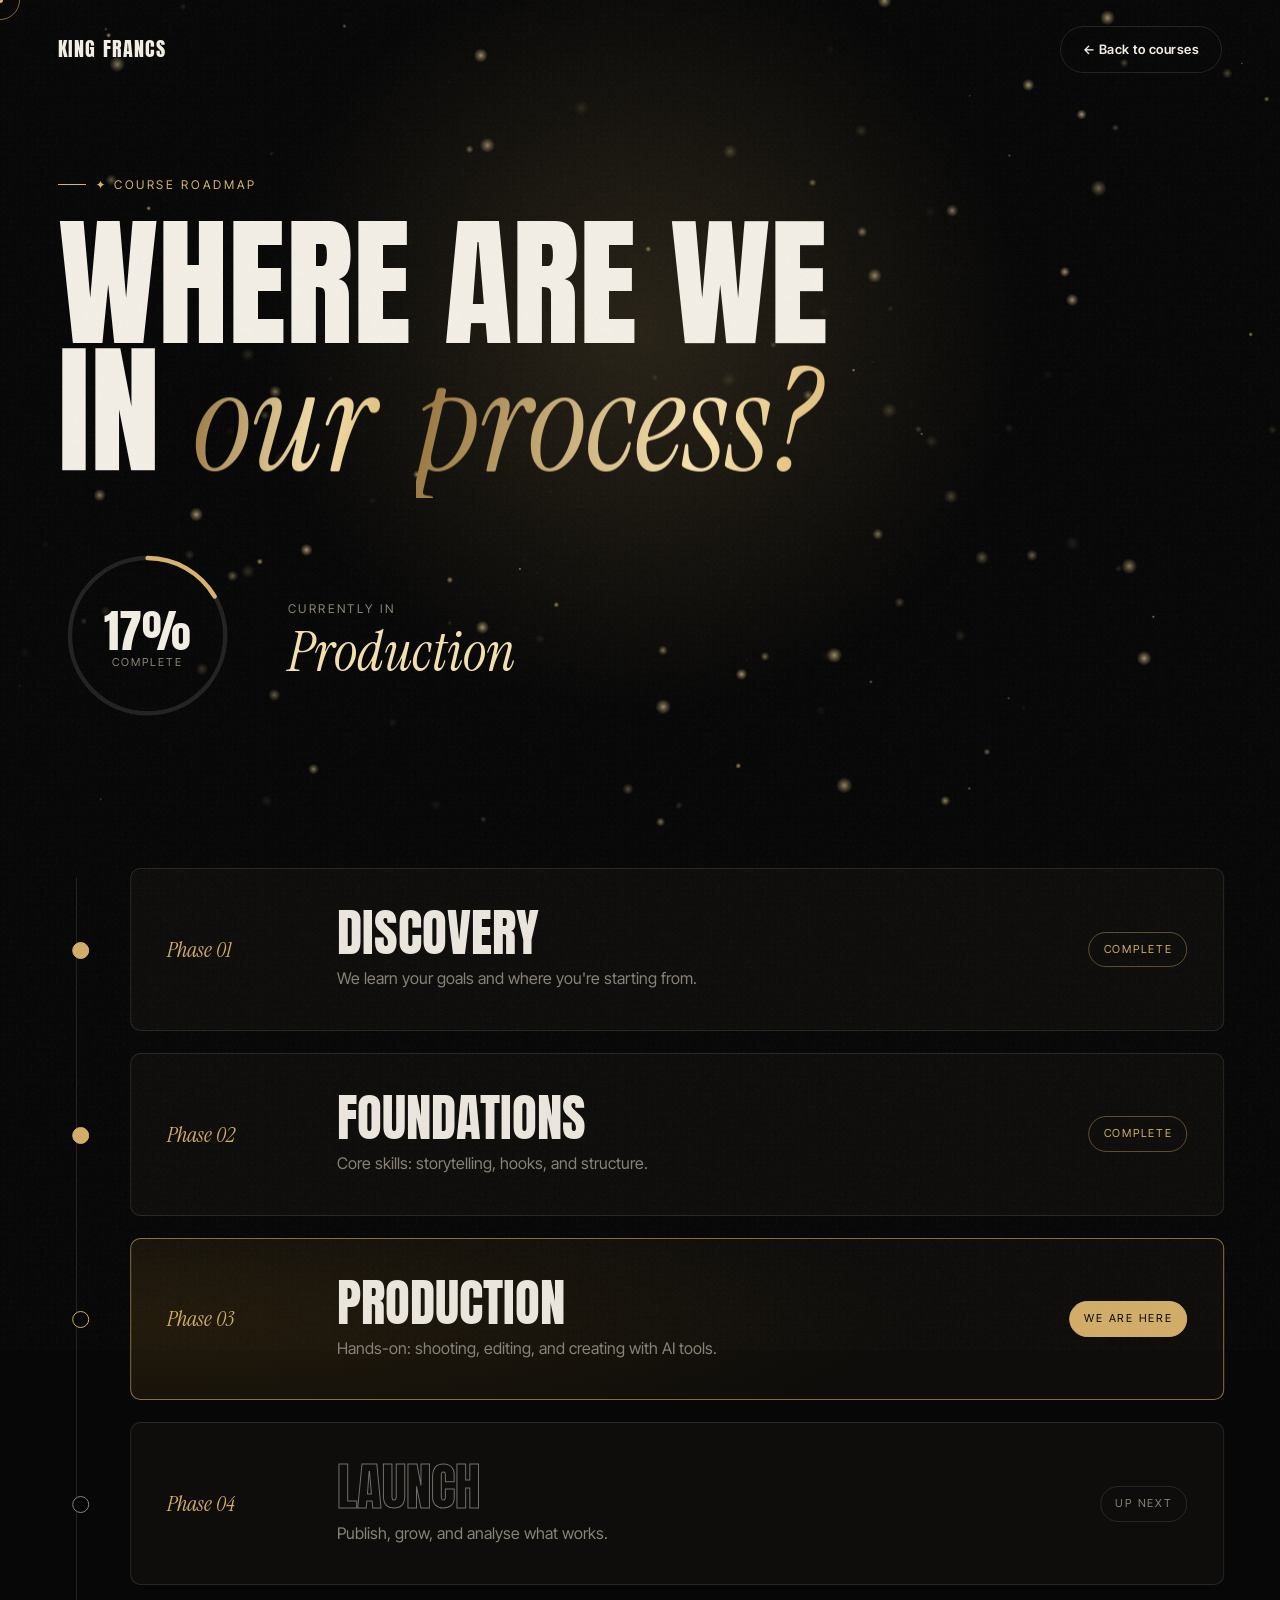
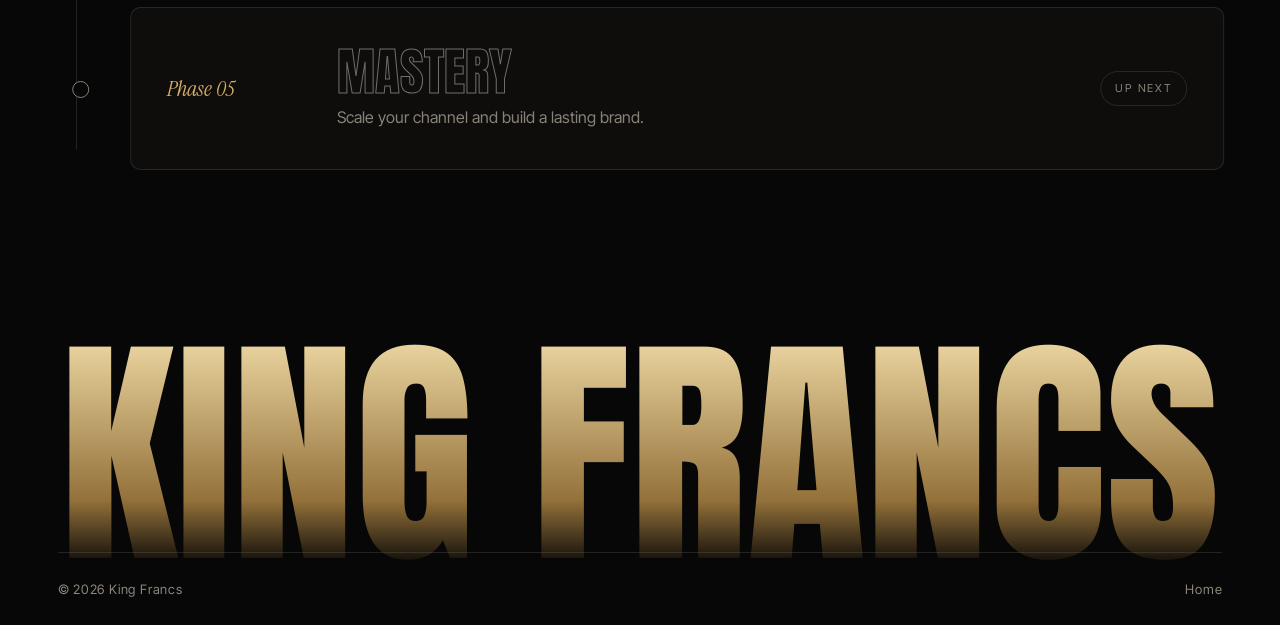
==== commit 6efca6d6: "Remove crown icon from logo Co-Authored-By: Claude Opus 5.5 <noreply@anthropic.com> Claude-Session: " ====
--- a/process.html
+++ b/process.html
@@ -16,7 +16,6 @@
 
   <header class="nav" id="nav">
     <a href="index.html" class="logo">
-      <svg class="crown" viewBox="0 0 64 40" aria-hidden="true"><path d="M4 34 L8 8 L22 22 L32 4 L42 22 L56 8 L60 34 Z" /></svg>
       <span data-name></span>
     </a>
     <a href="index.html#courses" class="btn btn-line btn-sm magnetic"><span>← Back to courses</span></a>
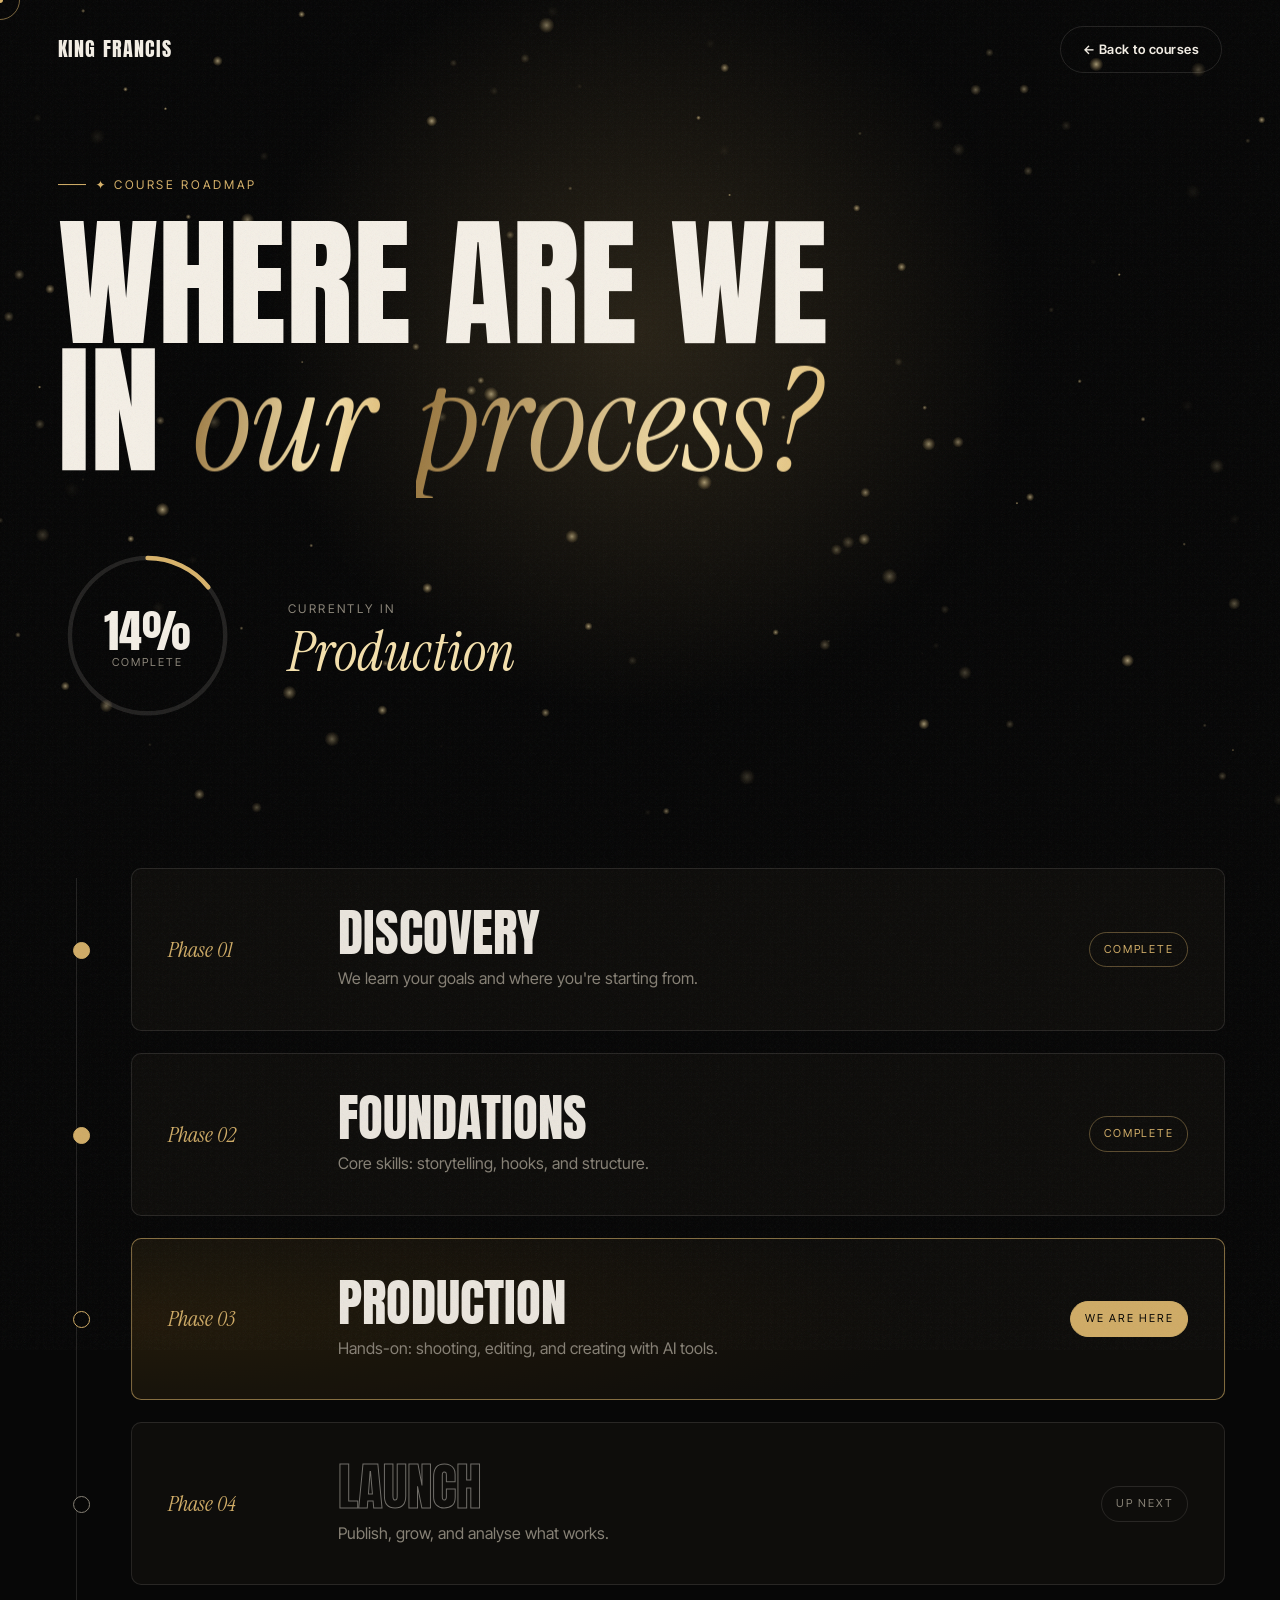
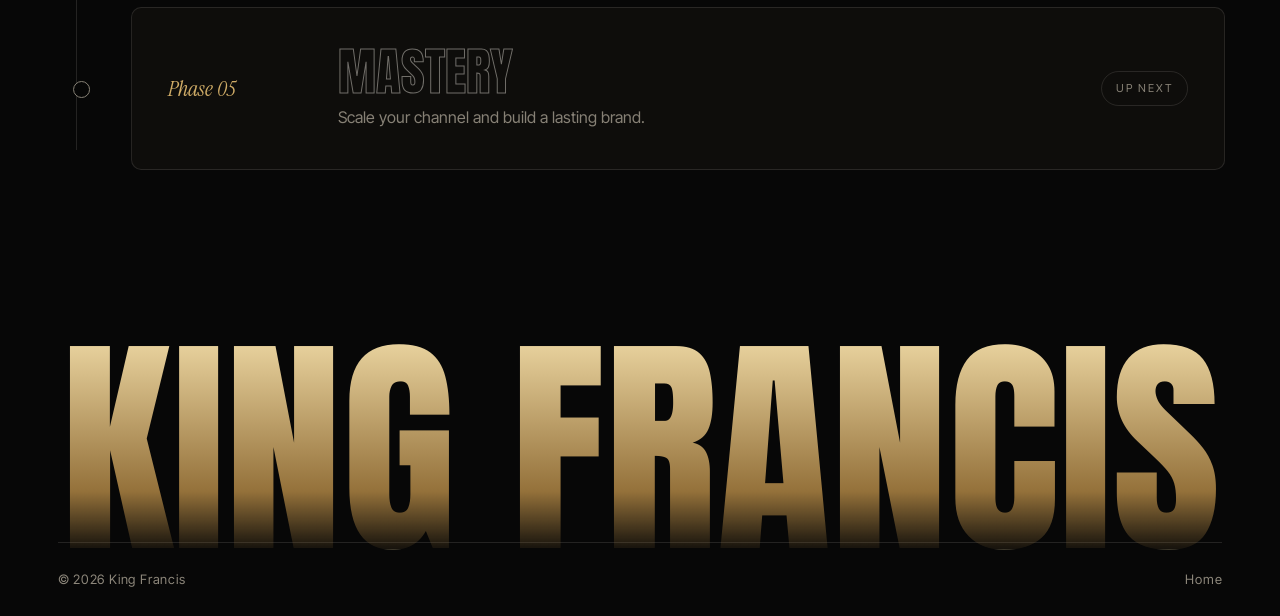
==== commit fca737e3: "Rename site to King Francis Co-Authored-By: Claude Opus 5.5 <noreply@anthropic.com> Claude-Session: " ====
--- a/process.html
+++ b/process.html
@@ -3,7 +3,7 @@
 <head>
   <meta charset="utf-8" />
   <meta name="viewport" content="width=device-width, initial-scale=1" />
-  <title>Our Process · King Francs</title>
+  <title>Our Process · King Francis</title>
   <link rel="preconnect" href="https://fonts.googleapis.com" />
   <link rel="preconnect" href="https://fonts.gstatic.com" crossorigin />
   <link href="https://fonts.googleapis.com/css2?family=Anton&family=Instrument+Serif:ital@0;1&family=Inter+Tight:wght@400;500;600&display=swap" rel="stylesheet" />
--- a/css/style.css
+++ b/css/style.css
@@ -30,7 +30,6 @@
   background: var(--gold-grad); background-size: 200% 100%; -webkit-background-clip: text; background-clip: text; color: transparent; animation: sheen 6s linear infinite; padding-right: .06em; }
 @keyframes sheen { to { background-position: -200% 0; } }
 ::selection { background: var(--gold); color: #000; }
-.crown { fill: none; stroke: currentColor; stroke-width: 3; stroke-linejoin: round; }
 .kicker { display: inline-flex; gap: 10px; align-items: center; font-size: 12px; letter-spacing: .22em; text-transform: uppercase; color: var(--gold); margin-bottom: 26px; }
 .kicker::before { content: ""; width: 28px; height: 1px; background: var(--gold); }
 .split .w { display: inline-block; overflow: hidden; vertical-align: top; padding-bottom: .08em; margin-bottom: -.08em; }
@@ -48,7 +47,6 @@
 .loader-panel { position: absolute; left: 0; right: 0; height: 50.5%; background: #050505; pointer-events: auto; }
 .loader-panel.top { top: 0; } .loader-panel.bottom { bottom: 0; }
 .loader-inner { position: relative; text-align: center; display: grid; justify-items: center; gap: 14px; }
-.loader .crown { width: 54px; color: var(--gold); stroke-dasharray: 220; stroke-dashoffset: 220; animation: draw 1.6s var(--ease) forwards; }
 @keyframes draw { to { stroke-dashoffset: 0; } }
 .loader-name { overflow: hidden; font-family: var(--display); font-size: clamp(36px, 6vw, 72px); text-transform: uppercase; letter-spacing: .02em; line-height: 1.1; }
 .loader-count { font-family: var(--serif); font-style: italic; font-size: 22px; color: var(--gold); }
@@ -69,7 +67,6 @@
 .nav.scrolled { background: linear-gradient(180deg, rgba(7,7,7,.85), rgba(7,7,7,0)); }
 .nav.hidden { transform: translateY(-110%); }
 .logo { display: flex; align-items: center; gap: 10px; font-family: var(--display); font-size: 20px; letter-spacing: .06em; text-transform: uppercase; }
-.logo .crown { width: 26px; color: var(--gold); }
 .nav-links { display: flex; gap: 38px; font-size: 13px; letter-spacing: .08em; text-transform: uppercase; }
 .nav-links a { position: relative; overflow: hidden; display: inline-flex; gap: 6px; padding-bottom: 2px; }
 .nav-links i { font-style: normal; font-size: 10px; color: var(--gold); }
@@ -182,8 +179,8 @@
 .marquee { overflow: hidden; padding: 34px 0; border-block: 1px solid var(--line); margin-top: 60px; }
 .marquee-track { display: flex; width: max-content; will-change: transform; }
 .marquee-track span { font-family: var(--display); font-size: clamp(56px, 9vw, 150px); text-transform: uppercase; line-height: 1; padding: 0 .25em; white-space: nowrap; display: flex; align-items: center; gap: .3em; }
+.marquee-track .mq-sep { font-style: normal; font-size: .4em; color: var(--gold); -webkit-text-stroke: 0; }
 .marquee-track span:nth-child(even) { color: transparent; -webkit-text-stroke: 1px rgba(217,180,108,.6); }
-.marquee-track .crown { width: .5em; color: var(--gold); stroke-width: 2.5; }
 
 /* ---------- about ---------- */
 .about { display: grid; grid-template-columns: 5fr 6fr; gap: clamp(40px, 7vw, 130px); padding: clamp(100px, 14vw, 200px) var(--pad); align-items: start; }
@@ -191,7 +188,6 @@
 .photo-mask { position: relative; aspect-ratio: 4/5; overflow: hidden; border-radius: 6px; background: radial-gradient(120% 90% at 30% 20%, #3a2c14, #0d0b08 70%); }
 .photo-mask img { position: absolute; inset: 0; width: 100%; height: 100%; object-fit: cover; z-index: 1; }
 .photo-fallback { position: absolute; inset: 0; display: grid; place-content: center; justify-items: center; gap: 10px; text-align: center; font-family: var(--serif); font-style: italic; font-size: 30px; color: rgba(246,226,174,.6); }
-.photo-fallback .crown { width: 60px; color: var(--gold); }
 .photo-fallback small { font-family: var(--sans); font-style: normal; font-size: 12px; color: var(--muted); }
 .photo-tag { position: absolute; left: -14px; bottom: 30px; z-index: 3; background: var(--gold); color: #0a0805; padding: 10px 18px; font-family: var(--display); text-transform: uppercase; letter-spacing: .06em; font-size: 15px; rotate: -4deg; }
 .photo-tag em { background: none; color: #0a0805; -webkit-text-fill-color: #0a0805; animation: none; font-size: 18px; }
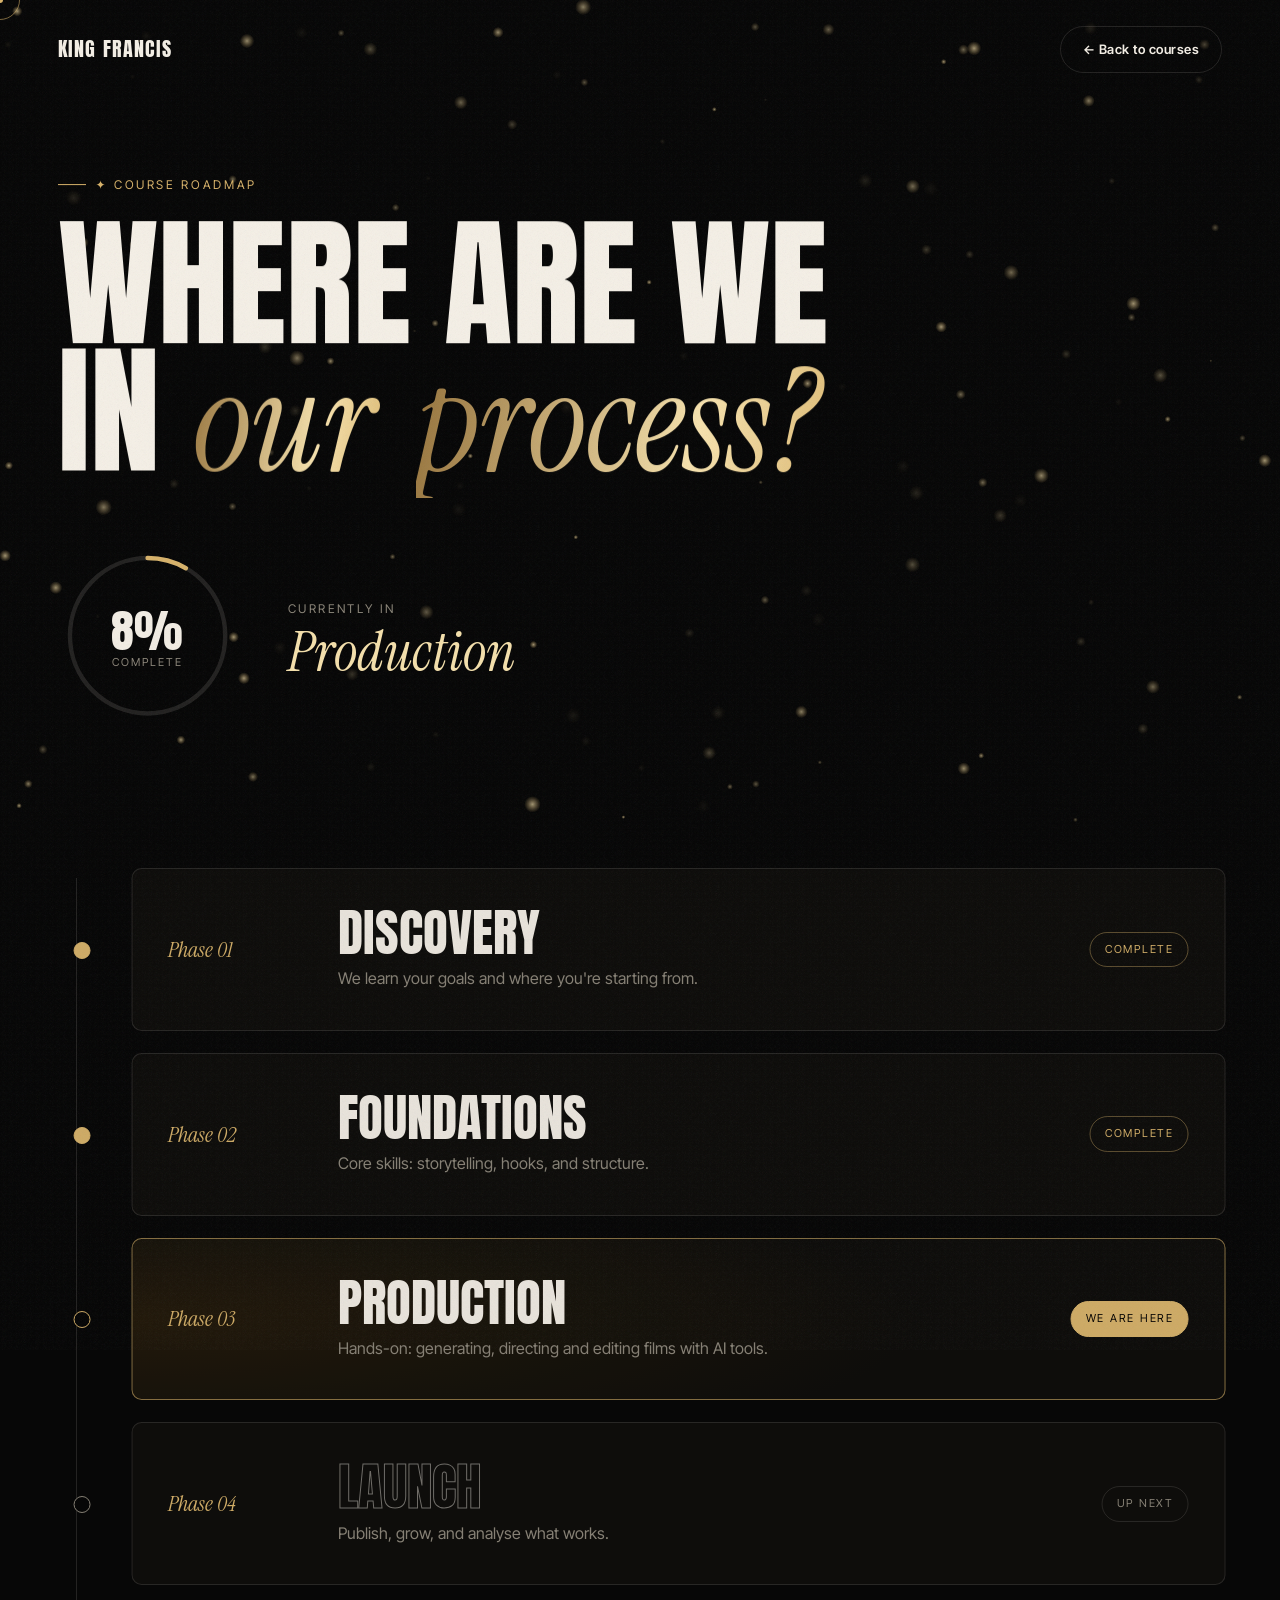
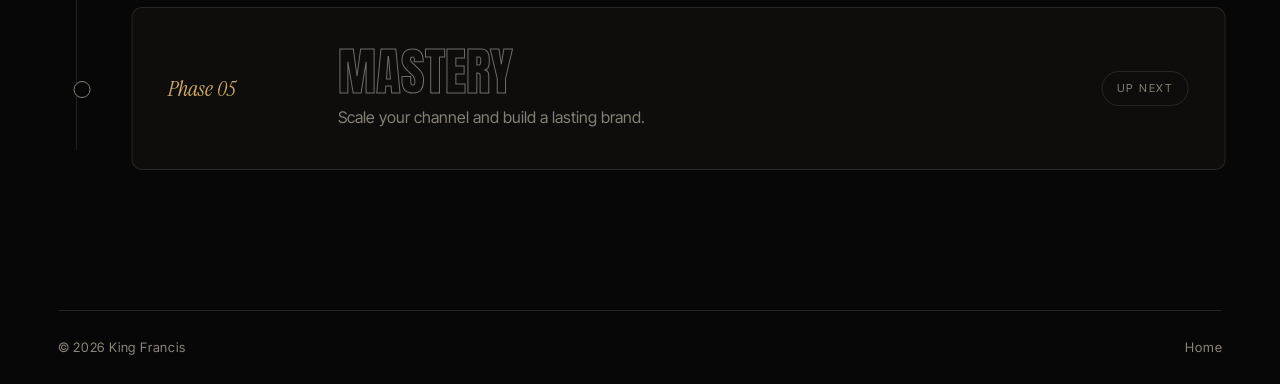
==== commit 365a9411: "Remove big King Francis name from footer Co-Authored-By: Claude Opus 5.5 <noreply@anthropic.com> Cla" ====
--- a/process.html
+++ b/process.html
@@ -43,7 +43,6 @@
   </main>
 
   <footer class="footer">
-    <div class="footer-name" data-fit><span data-name></span></div>
     <div class="footer-row"><span>© <span class="yr"></span> <span data-name></span></span><a href="index.html">Home</a></div>
   </footer>
 
--- a/css/style.css
+++ b/css/style.css
@@ -14,6 +14,7 @@
   --display: Anton, Impact, sans-serif;
   --serif: "Instrument Serif", Georgia, serif;
   --sans: "Inter Tight", system-ui, sans-serif;
+  --mono: "IBM Plex Mono", ui-monospace, Menlo, Consolas, monospace;
 }
 * { box-sizing: border-box; margin: 0; padding: 0; }
 html { overflow-x: clip; }
@@ -67,7 +68,8 @@
 .nav.scrolled { background: linear-gradient(180deg, rgba(7,7,7,.85), rgba(7,7,7,0)); }
 .nav.hidden { transform: translateY(-110%); }
 .logo { display: flex; align-items: center; gap: 10px; font-family: var(--display); font-size: 20px; letter-spacing: .06em; text-transform: uppercase; }
-.nav-links { display: flex; gap: 38px; font-size: 13px; letter-spacing: .08em; text-transform: uppercase; }
+.nav-cta { margin-left: 10px; }
+.nav-links { display: flex; gap: 34px; margin-left: auto; margin-right: 28px; font-size: 13px; letter-spacing: .08em; text-transform: uppercase; }
 .nav-links a { position: relative; overflow: hidden; display: inline-flex; gap: 6px; padding-bottom: 2px; }
 .nav-links i { font-style: normal; font-size: 10px; color: var(--gold); }
 .nav-links a::after { content: ""; position: absolute; left: 0; right: 0; bottom: 0; height: 1px; background: var(--gold); transform: scaleX(0); transform-origin: right; transition: transform .5s var(--ease); }
@@ -85,12 +87,12 @@
 .menu-open .menu { visibility: visible; transition: none; }
 .menu-open .menu-bg { clip-path: circle(150% at calc(100% - 50px) 40px); }
 .menu-links { position: relative; display: flex; flex-direction: column; gap: 4px; }
-.menu-links a { display: flex; align-items: baseline; gap: 14px; overflow: hidden; font-family: var(--display); font-size: clamp(44px, 12vw, 96px); line-height: 1.05; text-transform: uppercase; }
+.menu-links a { display: flex; align-items: baseline; gap: 14px; overflow: hidden; font-family: var(--display); font-size: clamp(40px, 10.5vw, 90px); line-height: 1.05; text-transform: uppercase; }
 .menu-links a i { font-family: var(--serif); font-size: 16px; color: var(--gold); }
 .menu-links a span { display: inline-block; transform: translateY(110%); transition: transform .8s var(--ease); }
 .menu-open .menu-links a span { transform: none; }
 .menu-links a:nth-child(2) span { transition-delay: .05s } .menu-links a:nth-child(3) span { transition-delay: .1s }
-.menu-links a:nth-child(4) span { transition-delay: .15s } .menu-links a:nth-child(5) span { transition-delay: .2s }
+.menu-links a:nth-child(4) span { transition-delay: .15s } .menu-links a:nth-child(5) span { transition-delay: .2s } .menu-links a:nth-child(6) span { transition-delay: .25s }
 .menu-foot { position: relative; display: flex; flex-wrap: wrap; gap: 18px; margin-top: 50px; color: var(--muted); font-size: 14px; }
 
 /* ---------- buttons ---------- */
@@ -103,58 +105,83 @@
 .btn-sm { padding: 12px 22px; font-size: 13px; }
 
 /* ---------- hero ---------- */
-.hero { position: relative; min-height: 100svh; display: flex; flex-direction: column; justify-content: flex-end; padding: 110px var(--pad) 40px; overflow: hidden; }
-#dust { position: absolute; inset: 0; width: 100%; height: 100%; z-index: 0; }
-.hero-video { position: absolute; inset: 0; width: 100%; height: 100%; object-fit: cover; opacity: .28; z-index: 0; filter: grayscale(.3) contrast(1.1); }
-.hero-glow { position: absolute; z-index: 0; width: 70vmax; height: 70vmax; left: 50%; top: 40%; translate: -50% -50%; border-radius: 50%; background: radial-gradient(circle, rgba(217,180,108,.16), transparent 60%); pointer-events: none; }
-.hero-title, .hero-bottom { position: relative; z-index: 2; }
-.hero-tiles { position: absolute; inset: 0; z-index: 1; pointer-events: none; }
-.tile { position: absolute; border-radius: 6px; overflow: hidden; box-shadow: 0 40px 80px -20px rgba(0,0,0,.8); pointer-events: auto; cursor: pointer; will-change: transform; }
-.tile .media { position: absolute; inset: 0; width: 100%; height: 100%; object-fit: cover; transition: transform 1.2s var(--ease); }
-.tile:hover .media { transform: scale(1.08); }
-.tile::after { content: ""; position: absolute; inset: 0; border: 1px solid rgba(246,226,174,.2); border-radius: inherit; background: linear-gradient(180deg, transparent 60%, rgba(0,0,0,.6)); }
-.tile small { position: absolute; left: 12px; bottom: 10px; font-size: 11px; letter-spacing: .12em; text-transform: uppercase; z-index: 2; }
-.tile.t1 { width: 16vw; aspect-ratio: 3/4; top: 15%; right: 9%; rotate: 5deg; }
-.tile.t2 { width: 12vw; aspect-ratio: 4/5; top: 30%; right: 30%; rotate: -6deg; }
-.tile.t3 { width: 10vw; aspect-ratio: 1; top: 14%; left: 44%; rotate: -3deg; }
-.hero-top { position: absolute; z-index: 2; top: 100px; left: var(--pad); right: var(--pad); display: flex; justify-content: space-between; font-size: 12px; letter-spacing: .2em; text-transform: uppercase; color: var(--muted); }
-.hero-top b { color: var(--gold); font-weight: 500; }
-.hero-title { line-height: .8; margin-bottom: 34px; }
-.ht-king { display: block; overflow: hidden; font-size: clamp(56px, 10vw, 170px); line-height: 1.05; margin-bottom: -.2em; padding-left: .04em; }
-.ht-king em { display: inline-block; }
-.ht-name { display: block; font-family: var(--display); text-transform: uppercase; font-size: 26vw; letter-spacing: -.005em; white-space: nowrap; line-height: .86; overflow: hidden; padding-top: .04em; }
-.ht-name .ch { display: inline-block; will-change: transform; transition: color .5s; }
-.ht-name .ch.lit { color: var(--gold-hi); }
-.hero-bottom { display: flex; justify-content: space-between; align-items: flex-end; gap: 30px; flex-wrap: wrap; }
-.hero-sub { max-width: 420px; color: var(--muted); font-size: clamp(15px, 1.3vw, 18px); }
-.hero-cta { display: flex; gap: 12px; flex-wrap: wrap; margin-right: 190px; }
-.reel-badge { position: absolute; z-index: 3; right: var(--pad); bottom: 30px; width: 150px; height: 150px; border: 0; background: none; cursor: pointer; display: grid; place-items: center; }
-.reel-badge svg { position: absolute; inset: 0; width: 100%; height: 100%; animation: spin 14s linear infinite; overflow: visible; }
-.reel-badge text { font-size: 14.5px; letter-spacing: 3.2px; fill: var(--ink); font-family: var(--sans); font-weight: 500; }
-.rb-play { width: 64px; height: 64px; border-radius: 50%; background: var(--gold); display: grid; place-items: center; transition: transform .5s var(--ease); }
-.rb-play::before { content: ""; border-left: 15px solid #0a0805; border-block: 9px solid transparent; margin-left: 4px; }
-.reel-badge:hover .rb-play { transform: scale(1.18); }
-@keyframes spin { to { transform: rotate(360deg); } }
+.hero { position: relative; min-height: 100svh; display: flex; flex-direction: column; justify-content: center; padding: 120px var(--pad) 190px; isolation: isolate; }
+.hero-media { position: absolute; inset: 0; z-index: -2; overflow: hidden; }
+.hero-media > * { will-change: transform; }
+.hero-video { position: absolute; inset: 0; width: 100%; height: 100%; object-fit: cover; }
+.hero-placeholder { position: absolute; inset: 0; overflow: hidden;
+  background: radial-gradient(60% 70% at 70% 45%, rgba(217,180,108,.28), transparent 70%), radial-gradient(40% 50% at 85% 80%, rgba(148,113,58,.35), transparent 70%), #0b0a08; }
+.hero-placeholder::before { content: ""; position: absolute; inset: -20%; background: radial-gradient(30% 40% at 60% 40%, rgba(246,226,174,.18), transparent 70%); animation: drift 14s ease-in-out infinite alternate; }
+.hero-placeholder::after { content: ""; position: absolute; inset: 0; background: repeating-linear-gradient(90deg, transparent 0 120px, rgba(246,226,174,.035) 120px 121px); }
+@keyframes drift { to { transform: translate(-12%, 8%) scale(1.2); } }
+#dust { position: absolute; inset: 0; width: 100%; height: 100%; }
+.hero-shade { position: absolute; inset: 0; z-index: -1; pointer-events: none;
+  background: linear-gradient(90deg, rgba(7,7,7,.9) 0%, rgba(7,7,7,.72) 40%, rgba(7,7,7,.5) 75%, rgba(7,7,7,.55) 100%), linear-gradient(180deg, rgba(7,7,7,.55) 0%, transparent 25%, transparent 60%, var(--bg) 100%); }
+.hero-content { width: min(1240px, 100%); margin: 0 auto; }
+.hero-title { font-family: var(--sans); font-weight: 800; font-size: clamp(34px, 3.7vw, 62px); line-height: 1.08; letter-spacing: -.022em; margin-bottom: 24px; }
+.hero-title .hl { display: block; overflow: hidden; padding-bottom: .06em; margin-bottom: -.06em; }
+.hero-title .hl > span { display: inline-block; }
+.hero-title .gold { background: var(--gold-grad); background-size: 200% 100%; -webkit-background-clip: text; background-clip: text; color: transparent; animation: sheen 6s linear infinite; }
+.hero-meta { list-style: none; display: flex; flex-wrap: wrap; gap: 10px 22px; margin-bottom: 22px; font-size: 13px; color: var(--muted); }
+.hero-meta li { display: inline-flex; align-items: center; gap: 8px; }
+.hero-meta li:first-child { color: var(--ink); font-weight: 700; letter-spacing: .06em; text-transform: uppercase; }
+.hero-meta li:nth-child(2) { color: var(--ink); font-weight: 600; }
+.hero-meta .ico { width: 15px; height: 15px; color: var(--gold); }
+.hero-sub { max-width: 500px; color: rgba(244,239,230,.78); font-size: clamp(15px, 1.2vw, 17px); margin-bottom: 30px; }
+.hero-cta { display: flex; gap: 12px; flex-wrap: wrap; margin-bottom: 30px; }
+.btn .ico { width: 16px; height: 16px; flex: none; }
+.btn > span { display: inline-flex; align-items: center; gap: 10px; }
+.btn-light { background: var(--ink); border-color: var(--ink); color: #0a0805; border-radius: 8px; padding: 15px 26px; }
+.btn-light::before { background: var(--gold); }
+.btn-glass { background: rgba(255,255,255,.06); color: var(--ink); border-color: rgba(244,239,230,.25); border-radius: 8px; padding: 15px 26px; backdrop-filter: blur(10px); }
+.btn-glass::before { background: var(--gold); }
+.btn-glass:hover { color: #0a0805; border-color: var(--gold); }
+.hero-social { display: flex; align-items: center; gap: 18px; color: var(--muted); }
+.hero-social a { display: grid; place-items: center; transition: color .3s, transform .4s var(--ease); }
+.hero-social a:hover { color: var(--gold); transform: translateY(-3px); }
+.hero-social svg { width: 19px; height: 19px; }
+.hero-social .handle { font-size: 12px; letter-spacing: .12em; text-transform: uppercase; }
+.hero-sound { position: absolute; right: var(--pad); top: 50%; z-index: 2; display: flex; align-items: center; gap: 10px; background: rgba(7,7,7,.4); border: 1px solid var(--line); border-radius: 999px; padding: 10px 16px; font-size: 12px; letter-spacing: .1em; text-transform: uppercase; cursor: pointer; backdrop-filter: blur(8px); }
+.hero-sound[hidden] { display: none; }
+.hero-sound b { font-weight: 500; }
+.hero-sound .bars { display: flex; align-items: flex-end; gap: 2px; height: 12px; }
+.hero-sound .bars i { width: 2px; height: 30%; background: var(--gold); }
+.hero-sound.on .bars i { animation: eq .9s ease-in-out infinite alternate; }
+.hero-sound.on .bars i:nth-child(2) { animation-delay: -.3s } .hero-sound.on .bars i:nth-child(3) { animation-delay: -.6s } .hero-sound.on .bars i:nth-child(4) { animation-delay: -.15s }
+@keyframes eq { from { height: 20%; } to { height: 100%; } }
+.hero-strip { position: absolute; left: 50%; bottom: -60px; translate: -50% 0; width: min(1240px, 100% - 2 * var(--pad)); display: flex; justify-content: center; gap: 16px; z-index: 2; }
+.hero-strip .strip-card { flex: 0 0 calc((100% - 64px) / 5); }
+.strip-card video.prev { opacity: 0; transition: opacity .5s; z-index: 1; }
+.strip-card:hover video.prev { opacity: 1; }
+.strip-card small { z-index: 3; }
+.strip-card { position: relative; aspect-ratio: 16/10; border-radius: 10px; overflow: hidden; cursor: pointer; background: var(--bg-3); border: 1px solid rgba(244,239,230,.12); transition: transform .6s var(--ease), border-color .4s; }
+.strip-card:hover { transform: translateY(-14px); border-color: rgba(217,180,108,.6); }
+.strip-card .media { position: absolute; inset: 0; width: 100%; height: 100%; object-fit: cover; transition: transform 1s var(--ease); }
+.strip-card:hover .media { transform: scale(1.08); }
+.strip-card::after { content: ""; position: absolute; inset: 0; background: linear-gradient(180deg, transparent 40%, rgba(0,0,0,.65)); }
+.strip-card small { position: absolute; left: 12px; top: 10px; z-index: 2; font-size: 10px; letter-spacing: .14em; text-transform: uppercase; color: var(--gold-hi); }
+.strip-card .ph b { font-size: 54px; }
+
 
 /* ---------- statement ---------- */
-.statement { padding: clamp(110px, 18vw, 240px) var(--pad); max-width: 1500px; }
+.statement { padding: clamp(100px, 10vw, 150px) var(--pad) clamp(50px, 6vw, 90px); max-width: 1500px; }
 .statement-text { font-family: var(--serif); font-size: clamp(34px, 5.6vw, 92px); line-height: 1.08; letter-spacing: -.01em; }
 .statement-text .sw { opacity: .14; }
 .statement-text .sw.g { font-style: italic; color: var(--gold-hi); }
 .no-motion .statement-text .sw { opacity: 1; }
 
 /* ---------- work (horizontal) ---------- */
-.work { position: relative; padding: 100px 0 60px; overflow: hidden; }
+.work { position: relative; padding: 60px 0 40px; overflow: hidden; }
 @media (min-width: 901px) { .work { min-height: 100vh; display: flex; flex-direction: column; justify-content: center; padding: 90px 0 36px; } .work-head { margin-bottom: 36px; } .work-progress { margin-top: 36px; } }
 .work-head { display: flex; justify-content: space-between; align-items: flex-end; padding: 0 var(--pad); margin-bottom: 50px; gap: 20px; }
-.work h2, .courses h2, .about h2, .contact h2 { font-family: var(--display); text-transform: uppercase; font-size: clamp(48px, 8vw, 128px); line-height: .92; letter-spacing: -.005em; }
+.work h2, .courses h2, .about h2 { font-family: var(--display); text-transform: uppercase; font-size: clamp(48px, 8vw, 128px); line-height: .92; letter-spacing: -.005em; }
 .work-counter { font-family: var(--display); font-size: clamp(28px, 3vw, 44px); display: flex; gap: 8px; color: var(--muted); }
 .work-counter b { color: var(--gold); font-weight: 400; }
 .work-track { display: flex; gap: 3vw; padding: 0 var(--pad); width: max-content; will-change: transform; }
 .vcard { position: relative; width: min(48vw, calc((100vh - 430px) * 1.6)); min-width: 420px; flex: none; cursor: pointer; }
 .vcard:nth-child(even) { margin-top: 4vh; }
 .vframe { position: relative; aspect-ratio: 16/10; border-radius: 6px; overflow: hidden; background: var(--bg-3); }
-.vframe .media, .vframe video { position: absolute; top: 0; left: -8%; width: 116%; height: 100%; object-fit: cover; }
+.vframe .media, .vframe video { position: absolute; top: 0; left: -8%; width: 116%; max-width: none; height: 100%; object-fit: cover; }
 .vframe video { opacity: 0; transition: opacity .5s; }
 .vcard:hover .vframe video { opacity: 1; }
 .vframe::after { content: ""; position: absolute; inset: 0; background: linear-gradient(180deg, transparent 55%, rgba(0,0,0,.6)); pointer-events: none; }
@@ -175,18 +202,38 @@
 .ph b { position: relative; font-family: var(--serif); font-style: italic; font-weight: 400; font-size: clamp(80px, 11vw, 190px); color: rgba(246,226,174,.2); }
 .ph::before { content: ""; position: absolute; inset: 0; background: repeating-linear-gradient(115deg, transparent 0 40px, rgba(246,226,174,.035) 40px 41px); }
 
-/* ---------- marquee ---------- */
-.marquee { overflow: hidden; padding: 34px 0; border-block: 1px solid var(--line); margin-top: 60px; }
-.marquee-track { display: flex; width: max-content; will-change: transform; }
-.marquee-track span { font-family: var(--display); font-size: clamp(56px, 9vw, 150px); text-transform: uppercase; line-height: 1; padding: 0 .25em; white-space: nowrap; display: flex; align-items: center; gap: .3em; }
-.marquee-track .mq-sep { font-style: normal; font-size: .4em; color: var(--gold); -webkit-text-stroke: 0; }
-.marquee-track span:nth-child(even) { color: transparent; -webkit-text-stroke: 1px rgba(217,180,108,.6); }
+/* ---------- services ---------- */
+.services { position: relative; padding: clamp(60px, 7vw, 100px) var(--pad) clamp(40px, 5vw, 70px); }
+.services-head { display: flex; justify-content: space-between; align-items: flex-end; gap: 40px; margin-bottom: 40px; flex-wrap: wrap; }
+.services h2 { font-family: var(--display); text-transform: uppercase; font-size: clamp(48px, 8vw, 128px); line-height: .92; }
+.services-intro { max-width: 360px; color: var(--muted); font-size: 17px; }
+.svc-list { list-style: none; border-bottom: 1px solid var(--line); }
+.svc { position: relative; isolation: isolate; }
+.svc a { position: relative; display: grid; grid-template-columns: 70px 1fr minmax(0, 300px) 64px; align-items: center; gap: 30px; padding: clamp(24px, 3vw, 40px) 20px; border-top: 1px solid var(--line); overflow: hidden; transition: color .5s var(--ease); }
+.svc a::before { content: ""; position: absolute; inset: 0; z-index: -1; background: var(--gold-grad); background-size: 200% 100%; transform: scaleY(0); transform-origin: bottom; transition: transform .6s var(--ease); }
+.svc a:hover::before { transform: scaleY(1); }
+.svc a:hover { color: #0a0805; }
+.svc-num { font-family: var(--serif); font-style: italic; font-size: 22px; color: var(--gold); transition: color .5s; }
+.svc-title { font-family: var(--display); text-transform: uppercase; font-size: clamp(38px, 6vw, 100px); line-height: .95; transition: transform .7s var(--ease); }
+.svc-desc { color: var(--muted); font-size: 15px; transition: color .5s; }
+.svc-arrow { justify-self: end; width: 56px; height: 56px; border-radius: 50%; border: 1px solid var(--line); display: grid; place-items: center; font-size: 20px; transition: transform .6s var(--ease), border-color .5s, background .5s, color .5s; }
+.svc a:hover .svc-num, .svc a:hover .svc-desc { color: #0a0805; }
+.svc a:hover .svc-title { transform: translateX(24px); }
+.svc a:hover .svc-arrow { transform: rotate(-45deg); background: #0a0805; color: var(--gold-hi); border-color: #0a0805; }
+.svc-preview { position: fixed; top: 0; left: 0; z-index: 120; width: 280px; aspect-ratio: 4/5; margin: -175px 0 0 -140px; border-radius: 8px; overflow: hidden; pointer-events: none; opacity: 0; scale: .6; box-shadow: 0 40px 80px -20px rgba(0,0,0,.8); transition: opacity .4s, scale .6s var(--ease); }
+.svc-preview.on { opacity: 1; scale: 1; }
+.svc-preview-inner { position: absolute; inset: 0; transition: transform .8s var(--ease); }
+.svc-preview-inner > div { position: relative; height: 100%; }
+.svc-preview-inner .media { position: absolute; inset: 0; width: 100%; height: 100%; object-fit: cover; }
+.svc-preview-inner small { position: absolute; left: 16px; bottom: 14px; z-index: 2; font-size: 11px; letter-spacing: .14em; text-transform: uppercase; }
+.svc-cta { display: flex; justify-content: space-between; align-items: center; gap: 24px; flex-wrap: wrap; margin-top: 50px; }
+.svc-cta p { font-size: clamp(22px, 2.4vw, 32px); font-family: var(--serif); }
 
 /* ---------- about ---------- */
-.about { display: grid; grid-template-columns: 5fr 6fr; gap: clamp(40px, 7vw, 130px); padding: clamp(100px, 14vw, 200px) var(--pad); align-items: start; }
+.about { display: grid; grid-template-columns: 5fr 6fr; gap: clamp(40px, 7vw, 130px); padding: clamp(60px, 7vw, 110px) var(--pad); align-items: start; }
 .about-photo { position: sticky; top: 110px; }
 .photo-mask { position: relative; aspect-ratio: 4/5; overflow: hidden; border-radius: 6px; background: radial-gradient(120% 90% at 30% 20%, #3a2c14, #0d0b08 70%); }
-.photo-mask img { position: absolute; inset: 0; width: 100%; height: 100%; object-fit: cover; z-index: 1; }
+.photo-mask img { position: absolute; inset: 0; width: 100%; height: 100%; object-fit: cover; object-position: 50% 20%; z-index: 1; transform-origin: 50% 30%; }
 .photo-fallback { position: absolute; inset: 0; display: grid; place-content: center; justify-items: center; gap: 10px; text-align: center; font-family: var(--serif); font-style: italic; font-size: 30px; color: rgba(246,226,174,.6); }
 .photo-fallback small { font-family: var(--sans); font-style: normal; font-size: 12px; color: var(--muted); }
 .photo-tag { position: absolute; left: -14px; bottom: 30px; z-index: 3; background: var(--gold); color: #0a0805; padding: 10px 18px; font-family: var(--display); text-transform: uppercase; letter-spacing: .06em; font-size: 15px; rotate: -4deg; }
@@ -194,6 +241,7 @@
 .about-text h2 { margin-bottom: 40px; }
 .about-text p { color: var(--muted); font-size: clamp(17px, 1.4vw, 20px); margin-bottom: 22px; max-width: 620px; }
 .about-text p:first-of-type { color: var(--ink); font-family: var(--serif); font-size: clamp(24px, 2.2vw, 32px); line-height: 1.3; }
+.about-text p.about-signoff { font-size: clamp(30px, 3vw, 46px); line-height: 1.15; margin-top: 34px; }
 .stats { display: grid; grid-template-columns: 1fr 1fr; margin-top: 60px; border-top: 1px solid var(--line); }
 .stat { padding: 30px 0 26px; border-bottom: 1px solid var(--line); }
 .stat:nth-child(odd) { padding-right: 20px; border-right: 1px solid var(--line); }
@@ -201,30 +249,50 @@
 .stat b { display: block; font-family: var(--display); font-weight: 400; font-size: clamp(48px, 5.4vw, 86px); line-height: 1.05; background: var(--gold-grad); -webkit-background-clip: text; background-clip: text; color: transparent; }
 .stat span { color: var(--muted); font-size: 13px; letter-spacing: .14em; text-transform: uppercase; }
 
-/* ---------- courses (sticky stack) ---------- */
-.courses { padding: clamp(80px, 10vw, 140px) var(--pad) 40px; }
-.courses-head { margin-bottom: 60px; }
-.course-stack { display: flex; flex-direction: column; gap: 4vh; }
-.course { position: sticky; top: 12vh; display: grid; grid-template-columns: 1.1fr 1fr; min-height: 68vh; border-radius: 10px; overflow: hidden; border: 1px solid rgba(217,180,108,.2); background: var(--bg-2); transform-origin: center top; will-change: transform; }
-.course-info { padding: clamp(28px, 4vw, 60px); display: flex; flex-direction: column; }
-.course-top { display: flex; justify-content: space-between; align-items: center; margin-bottom: auto; }
-.course-num { font-family: var(--serif); font-style: italic; color: var(--gold); font-size: 26px; }
-.course-lvl { font-size: 11px; letter-spacing: .16em; text-transform: uppercase; padding: 8px 14px; border: 1px solid var(--line); border-radius: 999px; color: var(--muted); }
-.course h3 { font-family: var(--display); text-transform: uppercase; font-size: clamp(44px, 6vw, 100px); line-height: .92; margin: 40px 0 18px; }
-.course p { color: var(--muted); max-width: 440px; font-size: 17px; }
-.course-foot { display: flex; align-items: center; justify-content: space-between; gap: 20px; margin-top: 36px; padding-top: 26px; border-top: 1px solid var(--line); }
-.course-price { font-family: var(--display); font-size: 40px; }
-.course-art { position: relative; overflow: hidden; background: #0b0a08; }
-.course-art .orb { position: absolute; width: 80%; aspect-ratio: 1; left: 10%; top: 50%; margin-top: -40%; border-radius: 50%;
-  background: radial-gradient(circle at 35% 30%, var(--gold-hi), var(--gold) 30%, var(--gold-lo) 55%, transparent 72%); filter: blur(2px); opacity: .85; animation: orb 10s ease-in-out infinite; }
-.course:nth-child(2) .orb { animation-delay: -3s; background: radial-gradient(circle at 65% 35%, #fff3d1, var(--gold) 28%, #5a3f15 58%, transparent 72%); }
-.course:nth-child(3) .orb { animation-delay: -6s; background: radial-gradient(circle at 50% 70%, var(--gold-hi), #b8893d 35%, #2a1d0a 60%, transparent 74%); }
-@keyframes orb { 0%,100% { transform: scale(1) translate(0,0); } 50% { transform: scale(1.12) translate(4%,-3%); } }
-.course-art .big { position: absolute; right: 4%; bottom: -8%; font-family: var(--display); font-size: clamp(200px, 26vw, 420px); line-height: 1; color: transparent; -webkit-text-stroke: 1px rgba(246,226,174,.4); }
-.course-art::after { content: ""; position: absolute; inset: 0; background: repeating-linear-gradient(0deg, transparent 0 3px, rgba(0,0,0,.25) 3px 4px); }
+/* ---------- courses / classes ---------- */
+.courses { padding: clamp(50px, 6vw, 90px) var(--pad) 30px; }
+.cls-banner { position: relative; height: clamp(220px, 26vw, 360px); border-radius: 14px; overflow: hidden; background: #070707; border: 1px solid var(--line); display: grid; place-items: center; }
+#halftone { position: absolute; inset: 0; width: 100%; height: 100%; }
+.courses .cls-banner-text { position: relative; z-index: 1; font-family: var(--mono); font-weight: 700; text-transform: uppercase; text-align: center; font-size: clamp(28px, 5vw, 66px); line-height: 1.12; letter-spacing: .02em; color: var(--ink); text-shadow: 0 2px 30px rgba(0,0,0,.8); padding: 0 16px; }
+.cls-banner-text span { display: block; white-space: pre; }
+.cls-wrap { display: grid; grid-template-columns: 5fr 7fr; gap: clamp(30px, 6vw, 110px); padding-top: clamp(50px, 6vw, 90px); align-items: start; }
+.cls-intro { position: sticky; top: 110px; }
+.cls-heading { font-family: var(--sans); font-weight: 200; font-size: clamp(40px, 5vw, 76px); line-height: 1.05; letter-spacing: -.02em; margin-bottom: 26px; }
+.cls-text { color: var(--muted); font-size: 16px; max-width: 420px; margin-bottom: 30px; }
+.cls-register { display: inline-flex; align-items: center; gap: 12px; font-family: var(--mono); font-weight: 700; font-size: 13px; letter-spacing: .12em; text-transform: uppercase; color: var(--ink); transition: color .3s, gap .4s var(--ease); }
+.cls-register .ico { width: 18px; height: 18px; color: var(--gold); transition: transform .4s var(--ease); }
+.cls-register:hover { color: var(--gold-hi); gap: 16px; }
+.cls-register:hover .ico { transform: translate(2px, -2px); }
+.cls-all { display: block; margin-top: 18px; font-family: var(--mono); font-size: 12px; letter-spacing: .1em; text-transform: uppercase; color: var(--muted); transition: color .3s; }
+.cls-all:hover { color: var(--gold); }
+.cls-list { list-style: none; border-top: 1px solid var(--line); }
+.cls { border-bottom: 1px solid var(--line); }
+.cls-row { width: 100%; display: grid; grid-template-columns: 96px 1fr 28px; align-items: center; gap: 12px; padding: 26px 4px; background: none; border: 0; text-align: left; cursor: pointer; color: var(--ink); }
+.cls-row.static { cursor: default; }
+.cls-num { font-family: var(--mono); font-size: 12px; letter-spacing: .1em; text-transform: uppercase; color: var(--muted); }
+.cls-title { font-family: var(--sans); font-weight: 300; font-size: clamp(20px, 2vw, 28px); line-height: 1.25; transition: color .4s, transform .5s var(--ease); }
+.cls-row:not(.static):hover .cls-title, .cls.open .cls-title { color: var(--gold-hi); transform: translateX(8px); }
+.cls-ico { position: relative; width: 16px; height: 16px; justify-self: end; transition: transform .5s var(--ease); }
+.cls-ico::before, .cls-ico::after { content: ""; position: absolute; left: 50%; top: 50%; background: var(--gold); translate: -50% -50%; }
+.cls-ico::before { width: 14px; height: 1.6px; } .cls-ico::after { width: 1.6px; height: 14px; }
+.cls.open .cls-ico { transform: rotate(135deg); }
+.cls-body { display: grid; grid-template-rows: 0fr; transition: grid-template-rows .6s var(--ease); }
+.cls.open .cls-body { grid-template-rows: 1fr; }
+.cls-body > div { overflow: hidden; }
+.cls-inner { padding: 0 4px 34px 108px; opacity: 0; transform: translateY(-8px); transition: opacity .4s, transform .6s var(--ease); }
+.cls.open .cls-inner { opacity: 1; transform: none; transition-delay: .12s; }
+.cls-groups { columns: 3; column-gap: 34px; }
+.cls-group { break-inside: avoid; margin-bottom: 26px; }
+.cls-group h4 { font-family: var(--mono); font-weight: 700; font-size: 12px; letter-spacing: .1em; text-transform: uppercase; color: var(--ink); margin-bottom: 14px; }
+.cls-inner ul { list-style: none; display: grid; gap: 12px; }
+.cls-inner li { position: relative; padding-left: 22px; font-family: var(--mono); font-size: 13.5px; line-height: 1.55; color: rgba(244,239,230,.75); }
+.cls-para { font-size: 17px; line-height: 1.6; color: rgba(244,239,230,.85); max-width: 560px; margin-bottom: 16px; }
+.cls-prize { display: flex; align-items: center; gap: 10px; flex-wrap: wrap; font-size: 16px; color: var(--ink); }
+.cls-prize b { font-family: var(--mono); font-weight: 700; font-size: 11px; letter-spacing: .12em; text-transform: uppercase; background: var(--gold); color: #0a0805; padding: 4px 8px; border-radius: 3px; }
+.cls-inner li::before { content: "+"; position: absolute; left: 0; top: 0; color: var(--gold); font-weight: 700; }
 
 /* ---------- process cta ---------- */
-.process-cta { position: relative; margin: 80px var(--pad) 0; padding: clamp(70px, 10vw, 150px) clamp(24px, 5vw, 80px); border-radius: 10px; overflow: hidden; background: radial-gradient(120% 140% at 0% 0%, #2c2210, #0d0b07 60%); border: 1px solid rgba(217,180,108,.25); }
+.process-cta { position: relative; margin: 50px var(--pad) 0; padding: clamp(70px, 10vw, 150px) clamp(24px, 5vw, 80px); border-radius: 10px; overflow: hidden; background: radial-gradient(120% 140% at 0% 0%, #2c2210, #0d0b07 60%); border: 1px solid rgba(217,180,108,.25); }
 .pc-ring { position: absolute; right: -12vw; top: 50%; width: 60vw; aspect-ratio: 1; translate: 0 -50%; border-radius: 50%; border: 1px solid rgba(217,180,108,.18); box-shadow: inset 0 0 0 6vw rgba(217,180,108,.025), inset 0 0 0 12vw rgba(217,180,108,.02); }
 .pc-title { position: relative; font-family: var(--display); text-transform: uppercase; font-size: clamp(48px, 8.4vw, 140px); line-height: .92; max-width: 11ch; }
 .pc-btn { position: absolute; right: clamp(24px, 6vw, 100px); bottom: clamp(40px, 6vw, 100px); width: clamp(130px, 13vw, 190px); aspect-ratio: 1; border-radius: 50%; background: var(--gold); color: #0a0805; display: flex; flex-direction: column; align-items: center; justify-content: center; gap: 4px; text-align: center; font-weight: 600; font-size: 14px; line-height: 1.2; letter-spacing: .04em; text-transform: uppercase; cursor: pointer; transition: background .4s; }
@@ -233,11 +301,46 @@
 .pc-btn:hover b { transform: translateX(8px); }
 
 /* ---------- contact ---------- */
-.contact { padding: clamp(110px, 15vw, 220px) var(--pad) 80px; text-align: center; display: flex; flex-direction: column; align-items: center; }
+.contact { padding: clamp(60px, 7vw, 110px) var(--pad) 60px; }
+.contact-card { position: relative; overflow: hidden; max-width: 1240px; margin: 0 auto; padding: clamp(48px, 7vw, 96px) clamp(18px, 5vw, 80px) clamp(36px, 5vw, 70px); border-radius: 22px; border: 1px solid var(--line); background: linear-gradient(160deg, #1a1813, #0e0d0b 60%); text-align: center; display: flex; flex-direction: column; align-items: center; }
+.contact-glow { position: absolute; width: 70%; aspect-ratio: 1; right: -20%; top: -40%; border-radius: 50%; background: radial-gradient(circle, rgba(217,180,108,.12), transparent 65%); pointer-events: none; }
+.contact .kicker { position: relative; font-weight: 600; margin-bottom: 20px; }
 .contact .kicker::before { display: none; }
-.contact-title { max-width: 14ch; margin-bottom: 50px; }
-.email { display: inline-block; font-family: var(--serif); font-style: italic; font-size: clamp(28px, 4.4vw, 64px); color: var(--gold-hi); border-bottom: 1px solid var(--gold-lo); padding-bottom: 6px; margin-bottom: 50px; overflow-wrap: anywhere; transition: color .3s; }
-.email:hover { color: var(--gold); }
+.contact h2.contact-title { position: relative; font-family: var(--sans); font-weight: 700; text-transform: none; letter-spacing: -.025em; line-height: 1.08; font-size: clamp(34px, 5vw, 68px); max-width: 17ch; margin-bottom: 22px; }
+.contact-title em { font-family: var(--serif); font-weight: 400; }
+.contact-sub { position: relative; color: var(--muted); font-size: clamp(15px, 1.3vw, 18px); max-width: 560px; margin: 0 0 50px; }
+.brief { position: relative; width: min(760px, 100%); text-align: left; padding: clamp(22px, 3.4vw, 40px); border-radius: 16px; border: 1px solid var(--line); background: rgba(7,7,7,.7); display: grid; gap: 22px; }
+.field { display: grid; gap: 10px; border: 0; min-width: 0; }
+.label { font-family: ui-monospace, "SFMono-Regular", Menlo, Consolas, monospace; font-size: 11px; letter-spacing: .2em; text-transform: uppercase; color: var(--muted); padding: 0; }
+.chips { display: flex; flex-wrap: wrap; gap: 8px; }
+.chip { padding: 9px 15px; border-radius: 999px; border: 1px solid var(--line); background: rgba(255,255,255,.035); color: rgba(244,239,230,.75); font-size: 13px; cursor: pointer; transition: background .3s, color .3s, border-color .3s, box-shadow .3s, transform .3s var(--ease); }
+.chip:hover { border-color: rgba(217,180,108,.5); color: var(--ink); transform: translateY(-2px); }
+.chip[aria-pressed="true"] { background: var(--gold); color: #0a0805; border-color: var(--gold); box-shadow: 0 6px 24px -6px rgba(217,180,108,.6); font-weight: 600; }
+.row2 { display: grid; grid-template-columns: 1fr 1fr; gap: 20px; }
+.brief input, .brief textarea { width: 100%; font: inherit; font-size: 15px; color: var(--ink); background: rgba(255,255,255,.04); border: 1px solid var(--line); border-radius: 10px; padding: 14px 16px; outline: none; transition: border-color .3s, background .3s, box-shadow .3s; resize: vertical; }
+.brief input::placeholder, .brief textarea::placeholder { color: rgba(141,135,123,.75); }
+.brief input:focus, .brief textarea:focus { border-color: var(--gold); background: rgba(255,255,255,.06); box-shadow: 0 0 0 3px rgba(217,180,108,.15); }
+.brief .invalid { border-color: #c96a4a !important; }
+.brief-foot { display: flex; justify-content: space-between; align-items: center; gap: 18px; flex-wrap: wrap; margin-top: 6px; }
+.brief-btn { padding: 17px 30px; font-size: 15px; }
+.brief-btn .ico { width: 17px; height: 17px; }
+.brief-btn b { font-weight: 600; transition: transform .4s var(--ease); }
+.brief-btn:hover b { transform: translate(3px, -3px); }
+.brief-btn[disabled] { opacity: .6; pointer-events: none; }
+.brief-mail { display: inline-flex; align-items: center; gap: 8px; font-family: ui-monospace, "SFMono-Regular", Menlo, Consolas, monospace; font-size: 12px; letter-spacing: .12em; text-transform: uppercase; color: var(--muted); transition: color .3s; overflow-wrap: anywhere; }
+.brief-mail .ico { width: 15px; height: 15px; color: var(--gold); flex: none; }
+.brief-mail:hover { color: var(--gold); }
+.brief-status { font-size: 14px; color: var(--gold-hi); min-height: 1em; margin-top: -8px; }
+.brief-status:empty { display: none; }
+.connect { position: relative; margin-top: 46px; display: grid; justify-items: center; gap: 18px; width: 100%; }
+.connect-label { display: flex; align-items: center; gap: 16px; font-size: 12px; letter-spacing: .18em; text-transform: uppercase; color: var(--muted); }
+.connect-label::before, .connect-label::after { content: ""; width: 70px; height: 1px; background: var(--line); }
+.connect-icons { display: flex; gap: 22px; color: rgba(244,239,230,.6); }
+.connect-icons a { display: grid; place-items: center; transition: color .3s, transform .4s var(--ease); }
+.connect-icons a:hover { color: var(--gold); transform: translateY(-3px); }
+.connect-icons svg { width: 22px; height: 22px; }
+.connect-icons .txt { font-size: 14px; font-weight: 600; }
+.connect-note { font-size: 13px; color: var(--muted); }
 .socials { display: flex; flex-wrap: wrap; justify-content: center; gap: 10px; }
 .socials a { padding: 12px 24px; border: 1px solid var(--line); border-radius: 999px; font-size: 14px; letter-spacing: .06em; transition: background .4s, color .4s, border-color .4s; }
 .socials a:hover { background: var(--gold); color: #0a0805; border-color: var(--gold); }
@@ -300,20 +403,19 @@
 @media (max-width: 1100px) {
   .about { grid-template-columns: 1fr; }
   .about-photo { position: relative; top: 0; max-width: 520px; }
-  .course { grid-template-columns: 1fr; min-height: 0; }
-  .course-art { min-height: 200px; order: -1; }
-  .course-art .big { font-size: 180px; }
+  .cls-wrap { grid-template-columns: 1fr; }
+  .cls-intro { position: relative; top: 0; }
+  .cls-groups { columns: 2; }
 }
 @media (max-width: 900px) {
-  .nav-links { display: none; }
+  .nav-links, .nav-cta { display: none; }
+  .hero { padding-bottom: 150px; justify-content: flex-end; }
+  .hero-strip { gap: 12px; bottom: -40px; }
+  .hero-strip .strip-card { flex-basis: calc((100% - 24px) / 3); }
+  .strip-card:nth-child(n+4) { display: none; }
+  .strip-card .ph b { font-size: 34px; }
+  .hero-sound { top: 84px; padding: 8px 14px; font-size: 11px; }
   .menu-btn { display: inline-flex; }
-  .tile.t3 { display: none; }
-  .tile.t1 { width: 36vw; top: 17%; right: 6%; }
-  .tile.t2 { width: 26vw; top: 27%; right: 46%; }
-  .hero-cta { margin-right: 0; }
-  .reel-badge { width: 104px; height: 104px; right: auto; left: calc(var(--pad) - 6px); top: 140px; bottom: auto; }
-  .rb-play { width: 46px; height: 46px; }
-  .hero-top { display: none; }
   .work-track { flex-direction: column; width: auto; gap: 56px; }
   .vcard { width: 100%; min-width: 0; }
   .vcard:nth-child(even) { margin-top: 0; }
@@ -321,6 +423,9 @@
   .vinfo { flex-direction: column; gap: 12px; }
   .vtags { justify-content: flex-start; }
   .pc-btn { position: relative; right: auto; bottom: auto; margin-top: 40px; }
+  .svc a { grid-template-columns: 1fr; gap: 8px; padding: 26px 4px; }
+  .svc-arrow, .svc-preview { display: none; }
+  .svc a:hover .svc-title { transform: none; }
   .tl { grid-template-columns: 1fr; gap: 10px; padding: 28px 24px; }
   .tl-status { justify-self: start; }
   .pp-timeline { padding-left: calc(var(--pad) + 40px); }
@@ -330,8 +435,17 @@
 @media (max-width: 560px) {
   .stat:nth-child(even) { padding-left: 16px; }
   .footer-row { flex-direction: column; }
+  .row2 { grid-template-columns: 1fr; }
+  .cls-row { grid-template-columns: 70px 1fr 20px; padding: 22px 0; }
+  .cls-inner { padding: 0 0 28px 0; }
+  .cls-groups { columns: 1; }
+  .brief-btn { width: 100%; }
   .photo-tag { left: 10px; }
-  .hero-cta .btn { flex: 1; padding: 16px 18px; white-space: nowrap; }
+  .hero-cta .btn { flex: 1; padding: 15px 16px; white-space: nowrap; }
+  .hero-strip { gap: 8px; }
+  .hero-strip .strip-card { flex-basis: calc((100% - 16px) / 3); }
+  .strip-card { border-radius: 8px; }
+  .strip-card small { left: 8px; top: 7px; font-size: 8px; letter-spacing: .1em; }
 }
 @media (prefers-reduced-motion: reduce) {
   *, *::before, *::after { animation: none !important; transition: none !important; }
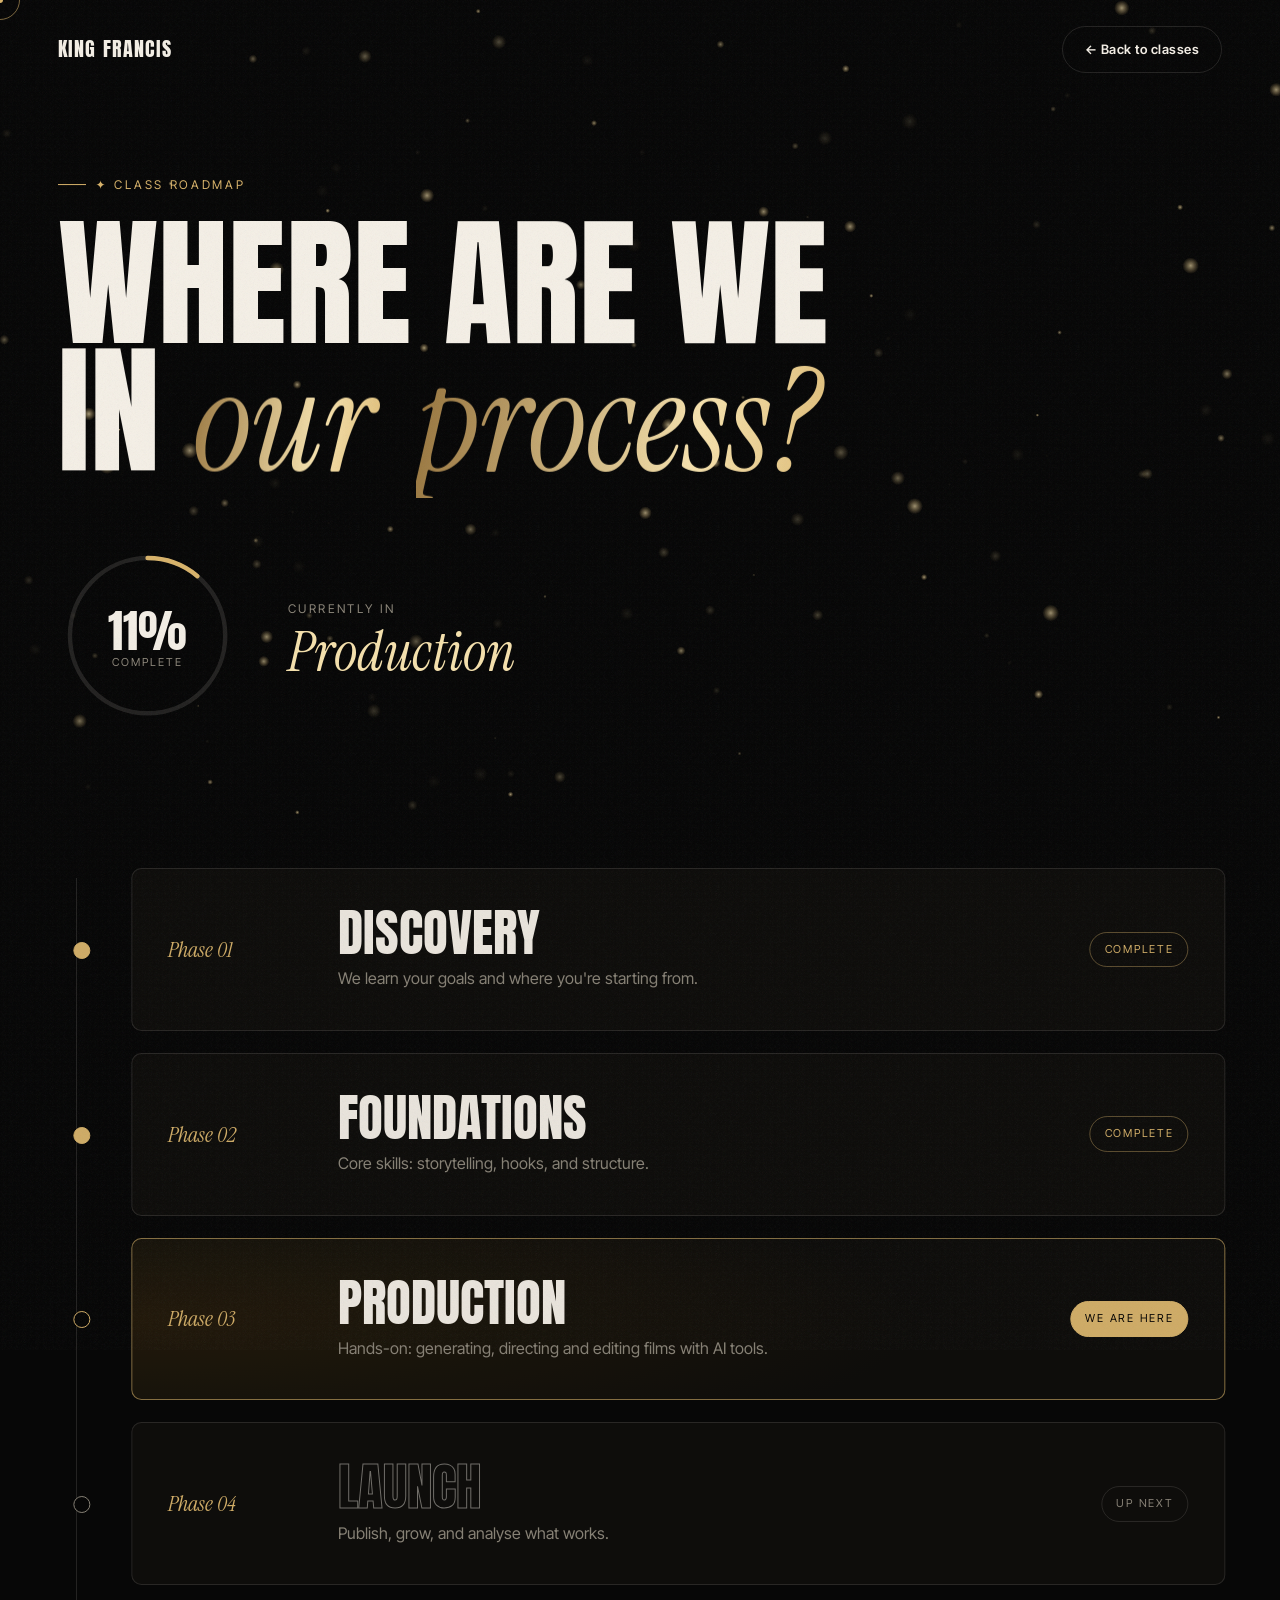
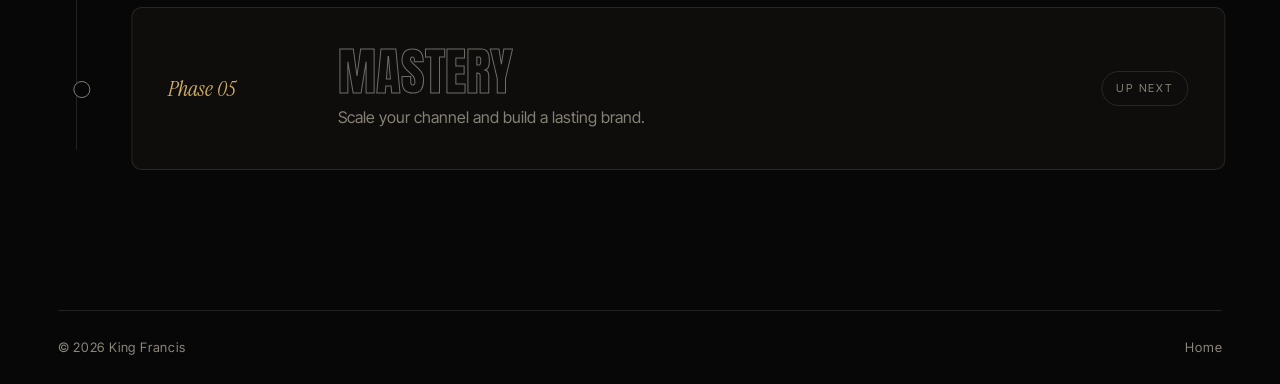
==== commit acdf9152: "Rename Courses to Classes in navigation and labels Co-Authored-By: Claude Opus 5.5 <noreply@anthropi" ====
--- a/process.html
+++ b/process.html
@@ -18,14 +18,14 @@
     <a href="index.html" class="logo">
       <span data-name></span>
     </a>
-    <a href="index.html#courses" class="btn btn-line btn-sm magnetic"><span>← Back to courses</span></a>
+    <a href="index.html#courses" class="btn btn-line btn-sm magnetic"><span>← Back to classes</span></a>
   </header>
 
   <main>
     <section class="pp-hero">
       <canvas id="dust"></canvas>
       <div class="hero-glow"></div>
-      <span class="kicker">✦ Course roadmap</span>
+      <span class="kicker">✦ Class roadmap</span>
       <h1 class="pp-title split">Where are we in <em>our process?</em></h1>
       <div class="pp-overall">
         <div class="ring-wrap">
